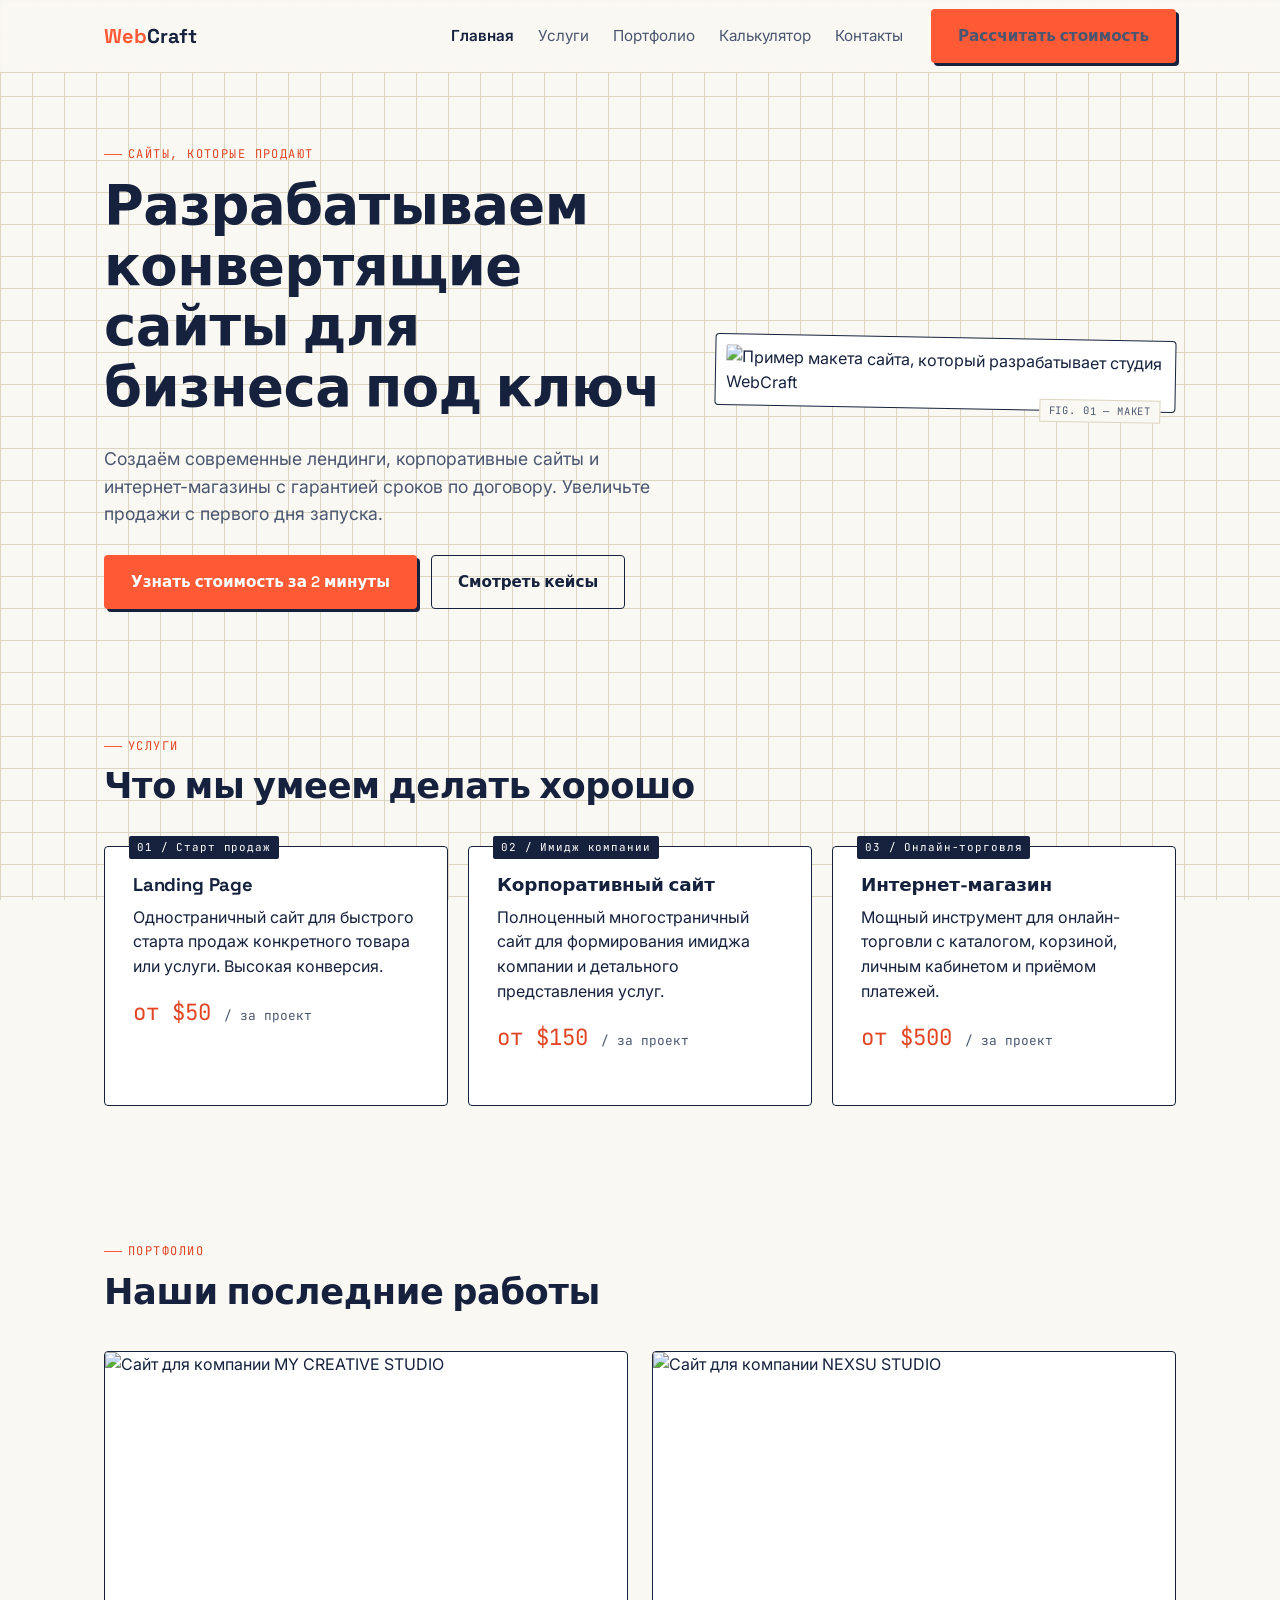
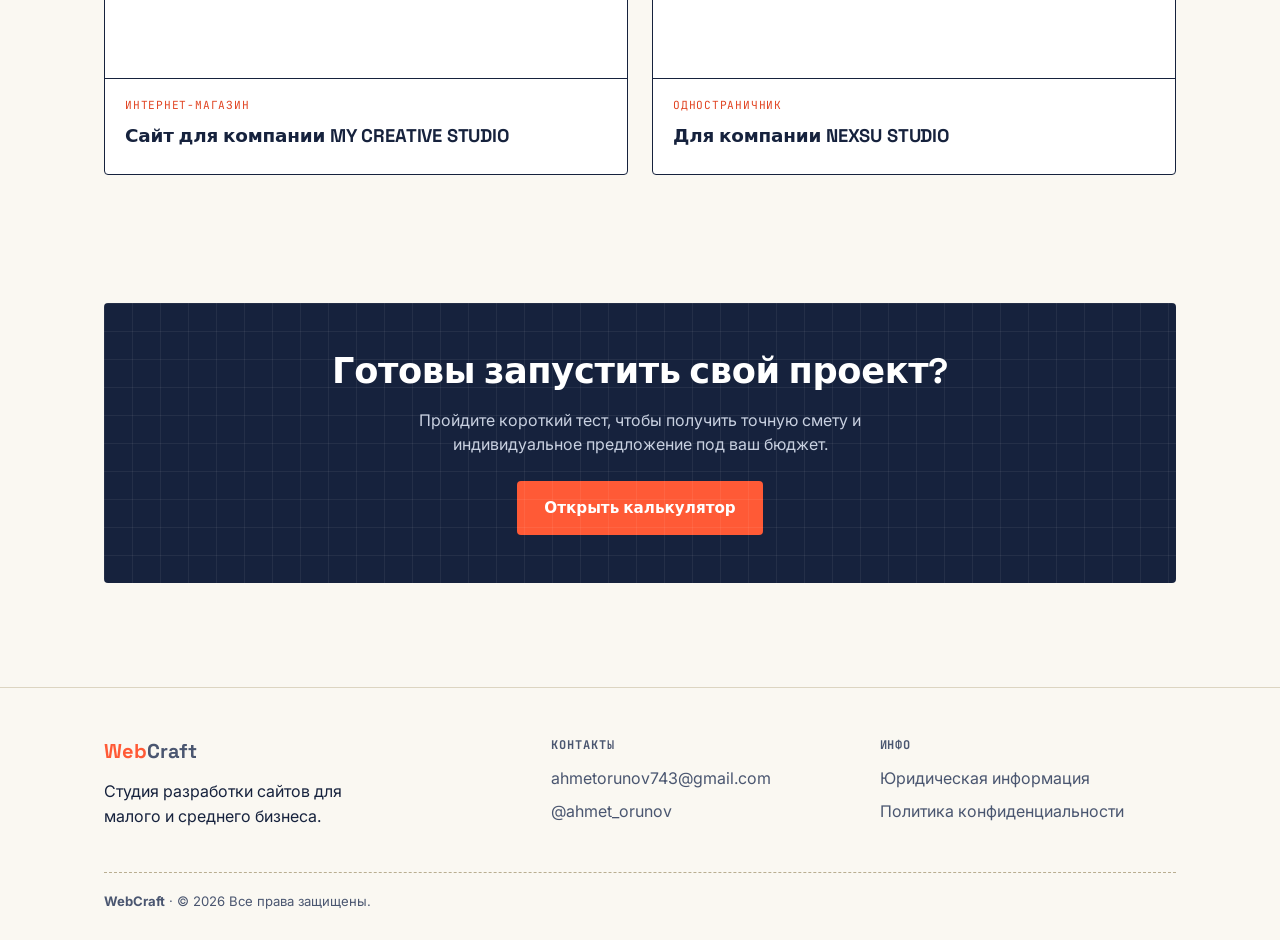
==== index.html @ b3240f7d "Add files via upload" ====
<!doctype html>
<html lang="ru">
<head>
  <meta charset="UTF-8">
  <meta name="viewport" content="width=device-width, initial-scale=1.0">
  <title>Разработка сайтов для бизнеса под ключ | WebCraft</title>
  <meta name="description" content="WebCraft — студия разработки сайтов: лендинги, корпоративные сайты и интернет-магазины под ключ. Рассчитайте стоимость онлайн за 2 минуты.">

  <meta property="og:type" content="website">
  <meta property="og:title" content="Разработка сайтов для бизнеса под ключ | WebCraft">
  <meta property="og:description" content="Лендинги, корпоративные сайты и интернет-магазины под ключ с гарантией сроков по договору.">
  <meta property="og:image" content="https://ahmetorunov743.github.io/WebCraft/images.jfif">
  <meta property="og:url" content="https://ahmetorunov743.github.io/WebCraft/">
  <meta name="twitter:card" content="summary_large_image">

  <link rel="icon" type="image/svg+xml" href="favicon.svg">
  <link rel="preconnect" href="https://fonts.googleapis.com">
  <link rel="preconnect" href="https://fonts.gstatic.com" crossorigin>
  <link href="https://fonts.googleapis.com/css2?family=Space+Grotesk:wght@500;700&family=Inter:wght@400;500;600&family=JetBrains+Mono:wght@400;600&display=swap" rel="stylesheet">
  <link rel="stylesheet" href="style.css">
</head>
<body>
  <a class="skip-link" href="#main">Перейти к содержимому</a>

  <header class="site-header">
    <div class="wrap">
      <a class="logo" href="index.html"><b>Web</b>Craft</a>
      <button class="nav-toggle" aria-label="Открыть меню" aria-expanded="false">
        <span></span>
      </button>
      <nav class="main-nav">
        <ul>
          <li><a href="index.html" aria-current="page">Главная</a></li>
          <li><a href="index.html#services">Услуги</a></li>
          <li><a href="index.html#portfolio">Портфолио</a></li>
          <li><a href="calculator.html">Калькулятор</a></li>
          <li><a href="contacts.html">Контакты</a></li>
        </ul>
        <a class="btn btn-primary" href="calculator.html">Рассчитать стоимость</a>
      </nav>
    </div>
  </header>

  <main id="main">
    <section class="hero">
      <div class="wrap hero-grid">
        <div>
          <p class="eyebrow">Сайты, которые продают</p>
          <h1>Разрабатываем конвертящие сайты для бизнеса под ключ</h1>
          <p class="lede">Создаём современные лендинги, корпоративные сайты и интернет-магазины с гарантией сроков по договору. Увеличьте продажи с первого дня запуска.</p>
          <div class="hero-actions">
            <a class="btn btn-primary" href="calculator.html">Узнать стоимость за 2 минуты</a>
            <a class="btn btn-ghost" href="#portfolio">Смотреть кейсы</a>
          </div>
        </div>
        <div class="hero-figure">
          <img src="images.jfif" alt="Пример макета сайта, который разрабатывает студия WebCraft">
        </div>
      </div>
    </section>

    <section class="section" id="services">
      <div class="wrap">
        <div class="section-head">
          <p class="eyebrow">Услуги</p>
          <h2>Что мы умеем делать хорошо</h2>
        </div>
        <div class="card-grid">
          <article class="service-card">
            <span class="service-tag">01 / Старт продаж</span>
            <h3>Landing Page</h3>
            <p>Одностраничный сайт для быстрого старта продаж конкретного товара или услуги. Высокая конверсия.</p>
            <p class="price">от $50 <span>/ за проект</span></p>
          </article>
          <article class="service-card">
            <span class="service-tag">02 / Имидж компании</span>
            <h3>Корпоративный сайт</h3>
            <p>Полноценный многостраничный сайт для формирования имиджа компании и детального представления услуг.</p>
            <p class="price">от $150 <span>/ за проект</span></p>
          </article>
          <article class="service-card">
            <span class="service-tag">03 / Онлайн-торговля</span>
            <h3>Интернет-магазин</h3>
            <p>Мощный инструмент для онлайн-торговли с каталогом, корзиной, личным кабинетом и приёмом платежей.</p>
            <p class="price">от $500 <span>/ за проект</span></p>
          </article>
        </div>
      </div>
    </section>

    <section class="section" id="portfolio">
      <div class="wrap">
        <div class="section-head">
          <p class="eyebrow">Портфолио</p>
          <h2>Наши последние работы</h2>
        </div>
        <div class="portfolio-grid">
          <article class="case-card">
            <figure><img src="keys1.png" alt="Сайт для компании MY CREATIVE STUDIO"></figure>
            <div class="case-body">
              <p class="case-type">Интернет-магазин</p>
              <h3>Сайт для компании MY CREATIVE STUDIO</h3>
            </div>
          </article>
          <article class="case-card">
            <figure><img src="keys2.png" alt="Сайт для компании NEXSU STUDIO"></figure>
            <div class="case-body">
              <p class="case-type">Одностраничник</p>
              <h3>Для компании NEXSU STUDIO</h3>
            </div>
          </article>
        </div>
      </div>
    </section>

    <section class="section">
      <div class="wrap">
        <div class="cta-band">
          <h2>Готовы запустить свой проект?</h2>
          <p>Пройдите короткий тест, чтобы получить точную смету и индивидуальное предложение под ваш бюджет.</p>
          <div class="hero-actions" style="justify-content:center; margin-top:24px;">
            <a class="btn btn-primary" href="calculator.html">Открыть калькулятор</a>
          </div>
        </div>
      </div>
    </section>
  </main>

  <footer class="site-footer">
    <div class="wrap">
      <div class="footer-grid">
        <div>
          <a class="logo" href="index.html"><b>Web</b>Craft</a>
          <p style="margin-top:12px; max-width:280px;">Студия разработки сайтов для малого и среднего бизнеса.</p>
        </div>
        <div>
          <h4>Контакты</h4>
          <ul>
            <li><a href="mailto:ahmetorunov743@gmail.com">ahmetorunov743@gmail.com</a></li>
            <li><a href="https://t.me/ahmet_orunov">@ahmet_orunov</a></li>
          </ul>
        </div>
        <div>
          <h4>Инфо</h4>
          <ul>
            <li><a href="legal.html">Юридическая информация</a></li>
            <li><a href="privacy.html">Политика конфиденциальности</a></li>
          </ul>
        </div>
      </div>
      <div class="footer-bottom">
        <span><b>WebCraft</b> · © <span data-year>2026</span> Все права защищены.</span>
      </div>
    </div>
  </footer>

  <script src="script.js"></script>
</body>
</html>
---- style.css ----
/* ==========================================================================
   WebCraft — design tokens
   Идея: студия "строит" сайты — поэтому визуальный язык — чертёж/blueprint.
   Бумага в тонкую сетку, синие линии чертежа, оранжевый штамп-акцент.
   ========================================================================== */

:root{
  --paper:        #FAF8F2;
  --paper-dim:     #F1EDE2;
  --ink:           #16223D;
  --ink-soft:      #4A5670;
  --blueprint:     #2C4870;
  --blueprint-dk:  #16223D;
  --grid-line:     #DCD5C2;
  --signal:        #FF5A36;
  --signal-dk:     #E14523;
  --line-dashed:   #B9AE92;

  --font-display: "Space Grotesk", "Schibsted Grotesk", system-ui, sans-serif;
  --font-body:    "Inter", system-ui, -apple-system, sans-serif;
  --font-mono:    "JetBrains Mono", "Fira Code", ui-monospace, monospace;

  --radius: 4px;
  --max-w: 1120px;
}

@media (prefers-reduced-motion: reduce){
  *{ animation-duration: .001ms !important; animation-iteration-count: 1 !important; transition-duration: .001ms !important; }
}

*{ box-sizing: border-box; }
html{ scroll-behavior: smooth; }
body{
  margin: 0;
  background: var(--paper);
  background-image:
    linear-gradient(var(--grid-line) 1px, transparent 1px),
    linear-gradient(90deg, var(--grid-line) 1px, transparent 1px);
  background-size: 32px 32px;
  background-attachment: fixed;
  color: var(--ink);
  font-family: var(--font-body);
  font-size: 16px;
  line-height: 1.55;
  -webkit-font-smoothing: antialiased;
}

img{ max-width: 100%; display: block; }
a{ color: inherit; }

.wrap{
  max-width: var(--max-w);
  margin: 0 auto;
  padding: 0 24px;
}

h1, h2, h3{
  font-family: var(--font-display);
  font-weight: 700;
  line-height: 1.12;
  letter-spacing: -0.01em;
  margin: 0 0 .5em;
  color: var(--blueprint-dk);
}
h1{ font-size: clamp(2.1rem, 5vw, 3.4rem); }
h2{ font-size: clamp(1.6rem, 3.4vw, 2.2rem); }
h3{ font-size: 1.15rem; }
p{ margin: 0 0 1em; }
.lede{ font-size: 1.1rem; color: var(--ink-soft); max-width: 640px; }

.eyebrow{
  display: inline-flex;
  align-items: center;
  gap: .5em;
  font-family: var(--font-mono);
  font-size: .75rem;
  letter-spacing: .12em;
  text-transform: uppercase;
  color: var(--signal-dk);
  margin-bottom: .9em;
}
.eyebrow::before{
  content: "";
  width: 18px; height: 1px;
  background: var(--signal);
  display: inline-block;
}

/* ---------- Header / Nav ---------- */
.site-header{
  position: sticky; top: 0; z-index: 50;
  background: rgba(250,248,242,.92);
  backdrop-filter: blur(6px);
  border-bottom: 1px solid var(--grid-line);
}
.site-header .wrap{
  display: flex; align-items: center; justify-content: space-between;
  height: 72px;
}
.logo{
  font-family: var(--font-display);
  font-weight: 700;
  font-size: 1.25rem;
  text-decoration: none;
  color: var(--blueprint-dk);
}
.logo b{ color: var(--signal); }

.nav-toggle{
  display: none;
  background: none; border: 1px solid var(--ink); border-radius: var(--radius);
  width: 40px; height: 40px; cursor: pointer;
  position: relative;
}
.nav-toggle span, .nav-toggle span::before, .nav-toggle span::after{
  content: ""; position: absolute; left: 9px; right: 9px; height: 2px; background: var(--ink);
}
.nav-toggle span{ top: 19px; }
.nav-toggle span::before{ top: -6px; }
.nav-toggle span::after{ top: 6px; }

.main-nav{
  display: flex; align-items: center; gap: 28px;
}
.main-nav ul{
  display: flex; gap: 24px; list-style: none; margin: 0; padding: 0;
  font-size: .95rem;
}
.main-nav a{
  text-decoration: none;
  color: var(--ink-soft);
}
.main-nav a:hover, .main-nav a.is-active{ color: var(--blueprint-dk); }
.main-nav a[aria-current="page"]{ color: var(--ink); font-weight: 600; }

/* ---------- Buttons ---------- */
.btn{
  display: inline-flex; align-items: center; justify-content: center; gap: .5em;
  font-family: var(--font-display);
  font-weight: 600;
  font-size: .95rem;
  padding: 14px 26px;
  border-radius: var(--radius);
  text-decoration: none;
  border: 1.5px solid transparent;
  cursor: pointer;
  transition: transform .15s ease, box-shadow .15s ease, background .15s ease;
}
.btn:focus-visible{ outline: 3px solid var(--blueprint); outline-offset: 2px; }
.btn-primary{
  background: var(--signal); color: #fff;
  box-shadow: 3px 3px 0 0 var(--blueprint-dk);
}
.btn-primary:hover{ transform: translate(-2px,-2px); box-shadow: 5px 5px 0 0 var(--blueprint-dk); }
.btn-ghost{
  background: transparent; border-color: var(--ink);
  color: var(--ink);
}
.btn-ghost:hover{ background: var(--ink); color: var(--paper); }
.btn-block{ width: 100%; }

/* ---------- Hero ---------- */
.hero{ padding: 64px 0 56px; }
.hero-grid{
  display: grid; grid-template-columns: 1.1fr .9fr; gap: 48px; align-items: center;
}
.hero-actions{ display: flex; flex-wrap: wrap; gap: 14px; margin-top: 28px; }
.hero-figure{
  position: relative;
  border: 1.5px solid var(--ink);
  border-radius: var(--radius);
  padding: 10px;
  background: #fff;
  transform: rotate(1deg);
}
.hero-figure img{ border-radius: 2px; }
.hero-figure::after{
  content: "FIG. 01 — MAKET";
  position: absolute; bottom: -12px; right: 14px;
  font-family: var(--font-mono); font-size: .65rem; letter-spacing: .08em;
  background: var(--paper); padding: 2px 8px; color: var(--ink-soft);
  border: 1px solid var(--grid-line);
}

/* ---------- Sections ---------- */
.section{ padding: 64px 0; }
.section-head{ max-width: 640px; margin-bottom: 40px; }

/* Service cards */
.card-grid{
  display: grid; grid-template-columns: repeat(3, 1fr); gap: 20px;
}
.service-card{
  background: #fff;
  border: 1.5px solid var(--ink);
  border-radius: var(--radius);
  padding: 28px;
  position: relative;
}
.service-card .price{
  font-family: var(--font-mono);
  font-size: 1.4rem;
  color: var(--signal-dk);
  margin-top: 14px;
}
.service-card .price span{ font-size: .8rem; color: var(--ink-soft); }
.service-tag{
  position: absolute; top: -11px; left: 24px;
  background: var(--blueprint-dk); color: #fff;
  font-family: var(--font-mono); font-size: .68rem; letter-spacing: .08em;
  padding: 3px 8px; border-radius: 2px;
}

/* Portfolio */
.portfolio-grid{
  display: grid; grid-template-columns: repeat(2, 1fr); gap: 24px;
}
.case-card{
  background: #fff; border: 1.5px solid var(--ink); border-radius: var(--radius);
  overflow: hidden;
}
.case-card figure{ margin: 0; border-bottom: 1.5px solid var(--ink); }
.case-card img{ width: 100%; aspect-ratio: 16/10; object-fit: cover; }
.case-card .case-body{ padding: 18px 20px; }
.case-type{
  font-family: var(--font-mono); font-size: .7rem; letter-spacing: .07em;
  text-transform: uppercase; color: var(--signal-dk);
}

/* CTA band */
.cta-band{
  background: var(--blueprint-dk);
  color: var(--paper);
  border-radius: var(--radius);
  padding: 48px;
  text-align: center;
  position: relative;
  overflow: hidden;
}
.cta-band h2{ color: #fff; }
.cta-band p{ color: #C8D0E0; max-width: 480px; margin-inline: auto; }
.cta-band::before{
  content: "";
  position: absolute; inset: 0;
  background-image: linear-gradient(rgba(255,255,255,.06) 1px, transparent 1px),
                     linear-gradient(90deg, rgba(255,255,255,.06) 1px, transparent 1px);
  background-size: 28px 28px;
  pointer-events: none;
}

/* ---------- Footer ---------- */
.site-footer{
  border-top: 1px solid var(--grid-line);
  padding: 48px 0 28px;
  margin-top: 40px;
}
.footer-grid{
  display: grid; grid-template-columns: 1.4fr 1fr 1fr; gap: 32px;
  padding-bottom: 28px;
}
.footer-grid h4{
  font-family: var(--font-mono); font-size: .75rem; letter-spacing: .08em;
  text-transform: uppercase; color: var(--ink-soft); margin: 0 0 12px;
}
.footer-grid ul{ list-style: none; margin: 0; padding: 0; }
.footer-grid li{ margin-bottom: 8px; }
.footer-grid a{ text-decoration: none; color: var(--ink-soft); }
.footer-grid a:hover{ color: var(--ink); }
.footer-bottom{
  border-top: 1px dashed var(--line-dashed);
  padding-top: 18px;
  display: flex; justify-content: space-between; flex-wrap: wrap; gap: 8px;
  font-size: .82rem; color: var(--ink-soft);
}

/* ---------- Calculator ---------- */
.calc-step{
  background: #fff; border: 1.5px solid var(--ink); border-radius: var(--radius);
  padding: 26px; margin-bottom: 20px;
}
.calc-step h3{ display: flex; align-items: baseline; gap: 10px; }
.calc-step h3 .num{
  font-family: var(--font-mono); color: var(--signal-dk); font-size: 1rem;
}
.option-grid{ display: grid; gap: 12px; margin-top: 14px; }
.option-card{
  display: flex; align-items: center; justify-content: space-between; gap: 12px;
  border: 1.5px solid var(--grid-line);
  border-radius: var(--radius);
  padding: 14px 16px;
  cursor: pointer;
  background: var(--paper-dim);
  transition: border-color .15s ease, background .15s ease;
}
.option-card:hover{ border-color: var(--blueprint); }
.option-card input{ accent-color: var(--signal); width: 18px; height: 18px; }
.option-card .opt-label{ font-weight: 600; }
.option-card .opt-price{ font-family: var(--font-mono); color: var(--ink-soft); }
.option-card:has(input:checked){
  border-color: var(--signal);
  background: #FFF1EC;
}
.option-card:has(input:checked) .opt-price{ color: var(--signal-dk); }

.calc-total-stamp{
  display: flex; align-items: center; justify-content: space-between; gap: 20px;
  background: var(--blueprint-dk); color: #fff;
  border-radius: var(--radius);
  padding: 26px 30px;
  margin: 28px 0;
}
.calc-total-stamp .label{
  font-family: var(--font-mono); font-size: .75rem; letter-spacing: .1em; text-transform: uppercase; color: #B9C4DC;
}
.calc-total-stamp .amount{
  font-family: var(--font-mono); font-size: 2.4rem; font-weight: 700;
  border: 2px dashed var(--signal);
  padding: 4px 18px;
  transform: rotate(-2deg);
  display: inline-block;
}
.calc-total-stamp .amount.pulse{ animation: pulse .35s ease; }
@keyframes pulse{ 0%{ transform: rotate(-2deg) scale(1); } 50%{ transform: rotate(-2deg) scale(1.06); } 100%{ transform: rotate(-2deg) scale(1); } }

/* ---------- Forms ---------- */
.field{ margin-bottom: 16px; }
.field label{
  display: block; font-size: .85rem; font-weight: 600; margin-bottom: 6px; color: var(--ink-soft);
}
.field input, .field textarea, .field select{
  width: 100%;
  font-family: var(--font-body);
  font-size: 1rem;
  padding: 12px 14px;
  border: 1.5px solid var(--ink);
  border-radius: var(--radius);
  background: #fff;
  color: var(--ink);
}
.field input:focus, .field textarea:focus{
  outline: 3px solid var(--blueprint); outline-offset: 1px;
}
.field-row{ display: grid; grid-template-columns: 1fr 1fr; gap: 16px; }
.form-note{ font-size: .82rem; color: var(--ink-soft); margin-top: 10px; }
.form-status{ margin-top: 14px; font-weight: 600; }
.form-status.ok{ color: #1A7A4C; }
.form-status.err{ color: var(--signal-dk); }

/* ---------- Contacts page ---------- */
.contact-grid{ display: grid; grid-template-columns: .9fr 1.1fr; gap: 40px; align-items: start; }
.contact-list{ list-style: none; margin: 0; padding: 0; }
.contact-list li{
  display: flex; gap: 14px; padding: 14px 0; border-bottom: 1px dashed var(--line-dashed);
}
.contact-list .ico{
  font-family: var(--font-mono); color: var(--signal-dk); width: 22px; flex-shrink: 0;
}
.map-frame{
  margin-top: 18px; border: 1.5px solid var(--ink); border-radius: var(--radius);
  overflow: hidden; background: #fff;
}
.map-frame iframe{ width: 100%; height: 260px; border: 0; display: block; }

/* ---------- Legal / prose pages ---------- */
.prose{ max-width: 720px; }
.prose h2{ margin-top: 2em; }
.prose ul{ padding-left: 1.2em; }
.prose hr{ border: none; border-top: 1px dashed var(--line-dashed); margin: 2em 0; }
.updated{
  font-family: var(--font-mono); font-size: .82rem; color: var(--ink-soft);
}

/* ---------- Skip link / a11y ---------- */
.skip-link{
  position: absolute; left: -999px; top: 0;
  background: var(--signal); color: #fff; padding: 10px 16px; z-index: 100;
}
.skip-link:focus{ left: 12px; top: 12px; }

/* ---------- Responsive ---------- */
@media (max-width: 860px){
  .hero-grid{ grid-template-columns: 1fr; }
  .card-grid{ grid-template-columns: 1fr; }
  .portfolio-grid{ grid-template-columns: 1fr; }
  .footer-grid{ grid-template-columns: 1fr; gap: 22px; }
  .contact-grid{ grid-template-columns: 1fr; }
  .field-row{ grid-template-columns: 1fr; }
}
@media (max-width: 720px){
  .nav-toggle{ display: block; }
  .main-nav{
    position: fixed; inset: 72px 0 auto 0;
    background: var(--paper);
    border-bottom: 1px solid var(--grid-line);
    flex-direction: column; align-items: stretch;
    padding: 16px 24px 24px;
    transform: translateY(-12px);
    opacity: 0; pointer-events: none;
    transition: opacity .18s ease, transform .18s ease;
  }
  .main-nav.is-open{ opacity: 1; transform: translateY(0); pointer-events: auto; }
  .main-nav ul{ flex-direction: column; gap: 4px; }
  .main-nav ul a{ display: block; padding: 10px 0; }
  .main-nav .btn{ margin-top: 10px; }
  .calc-total-stamp{ flex-direction: column; align-items: flex-start; gap: 12px; }
}
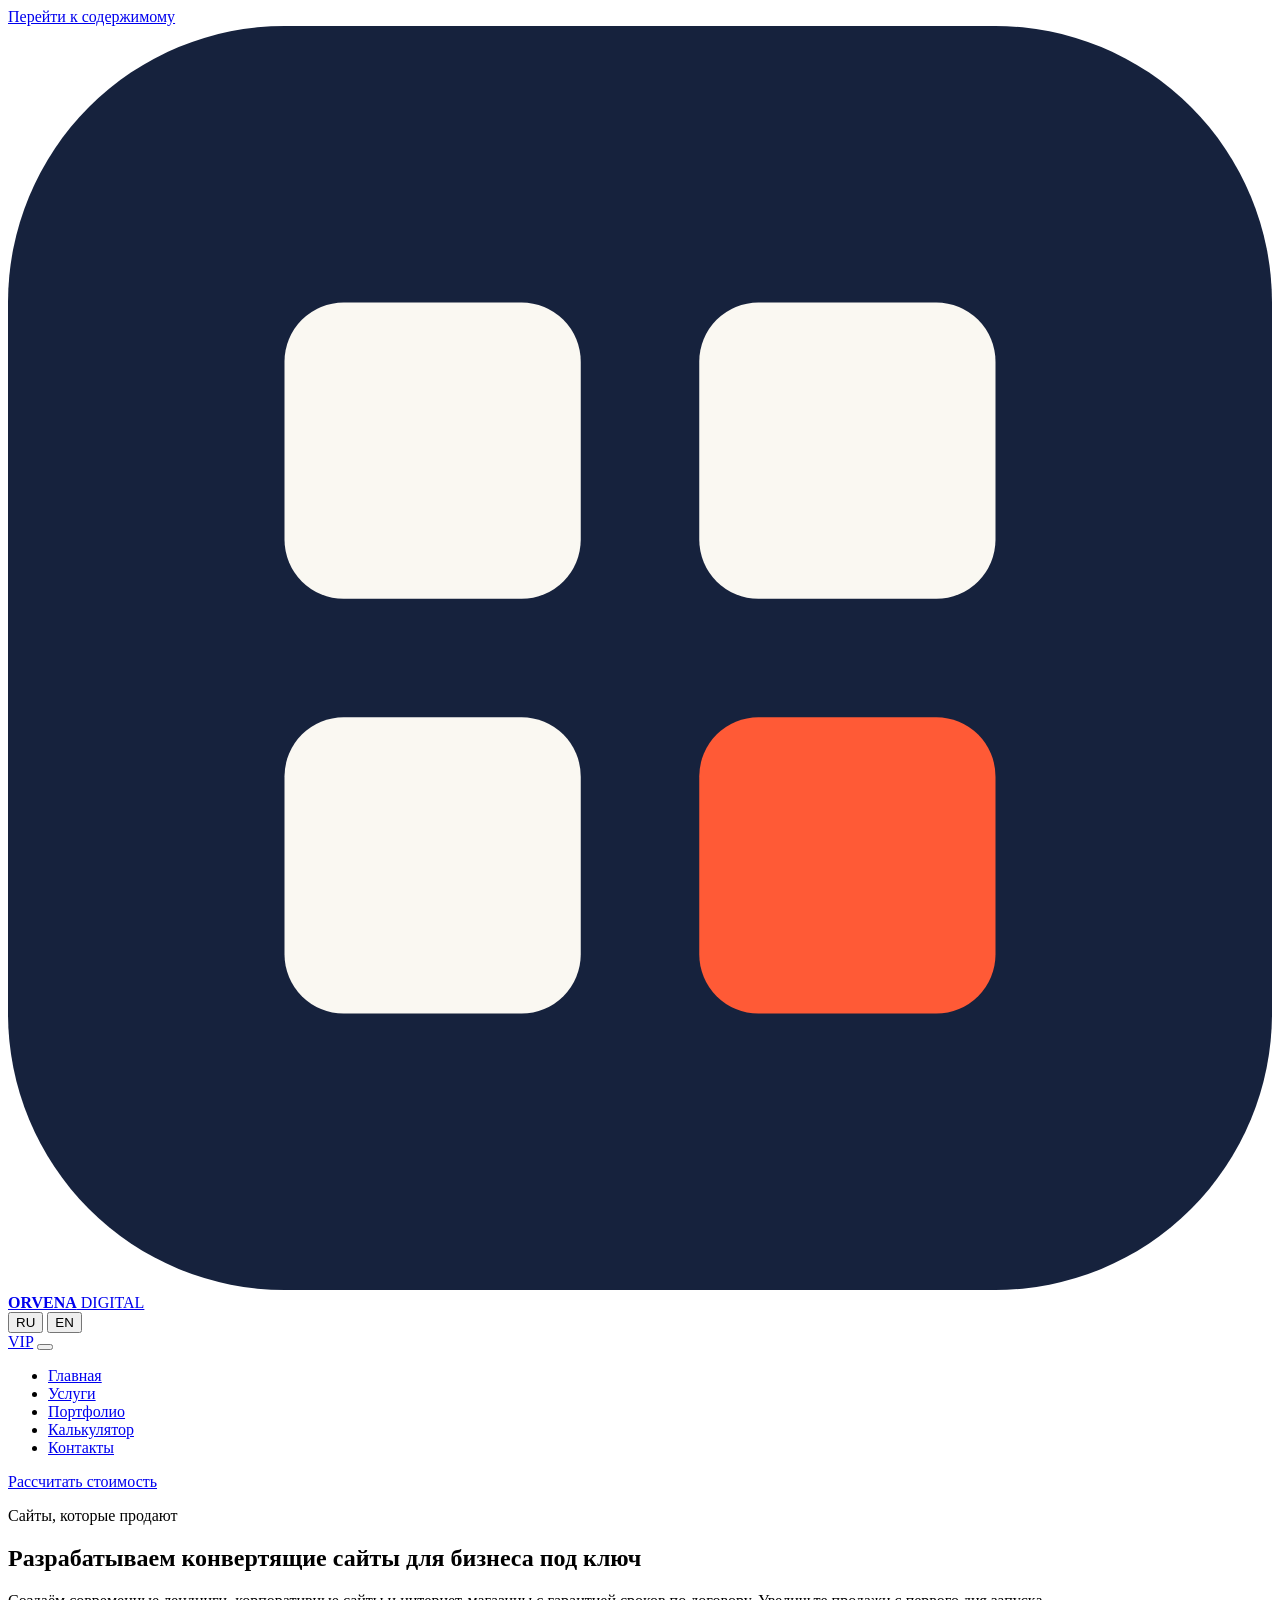
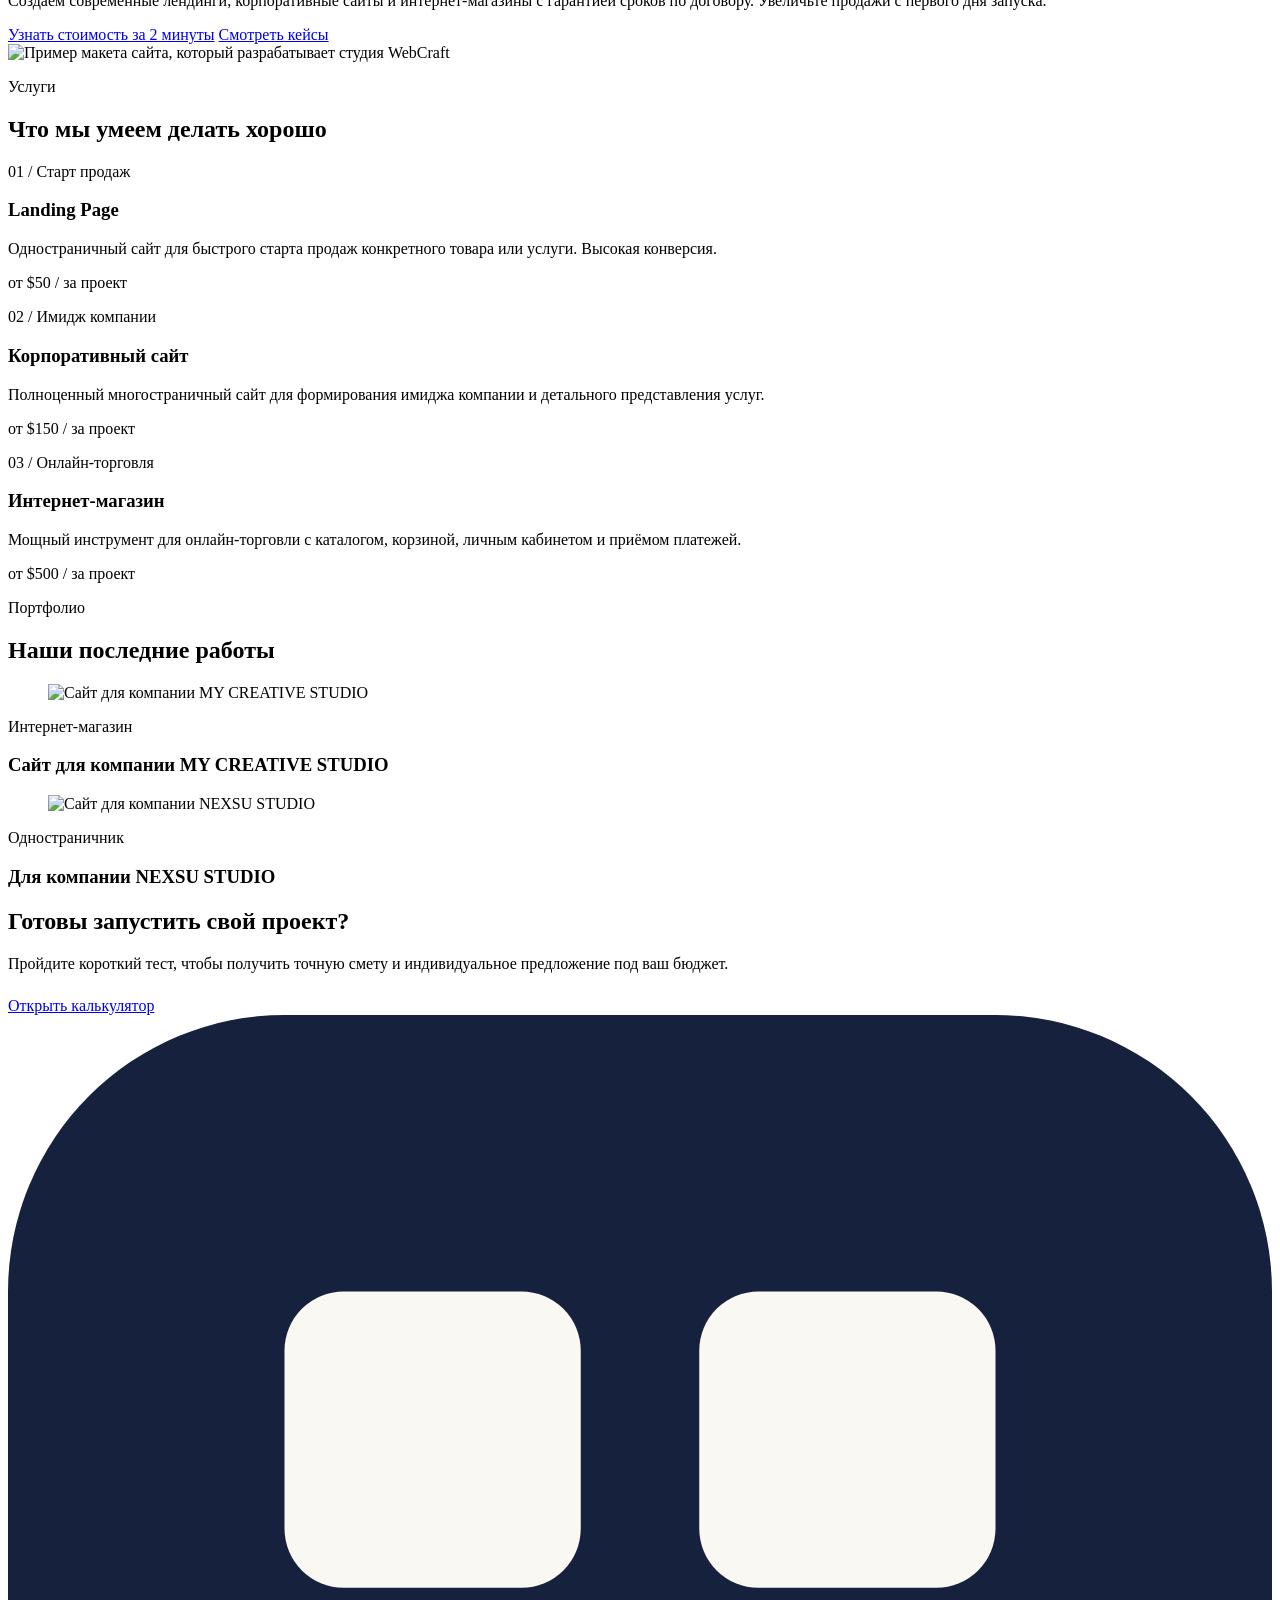
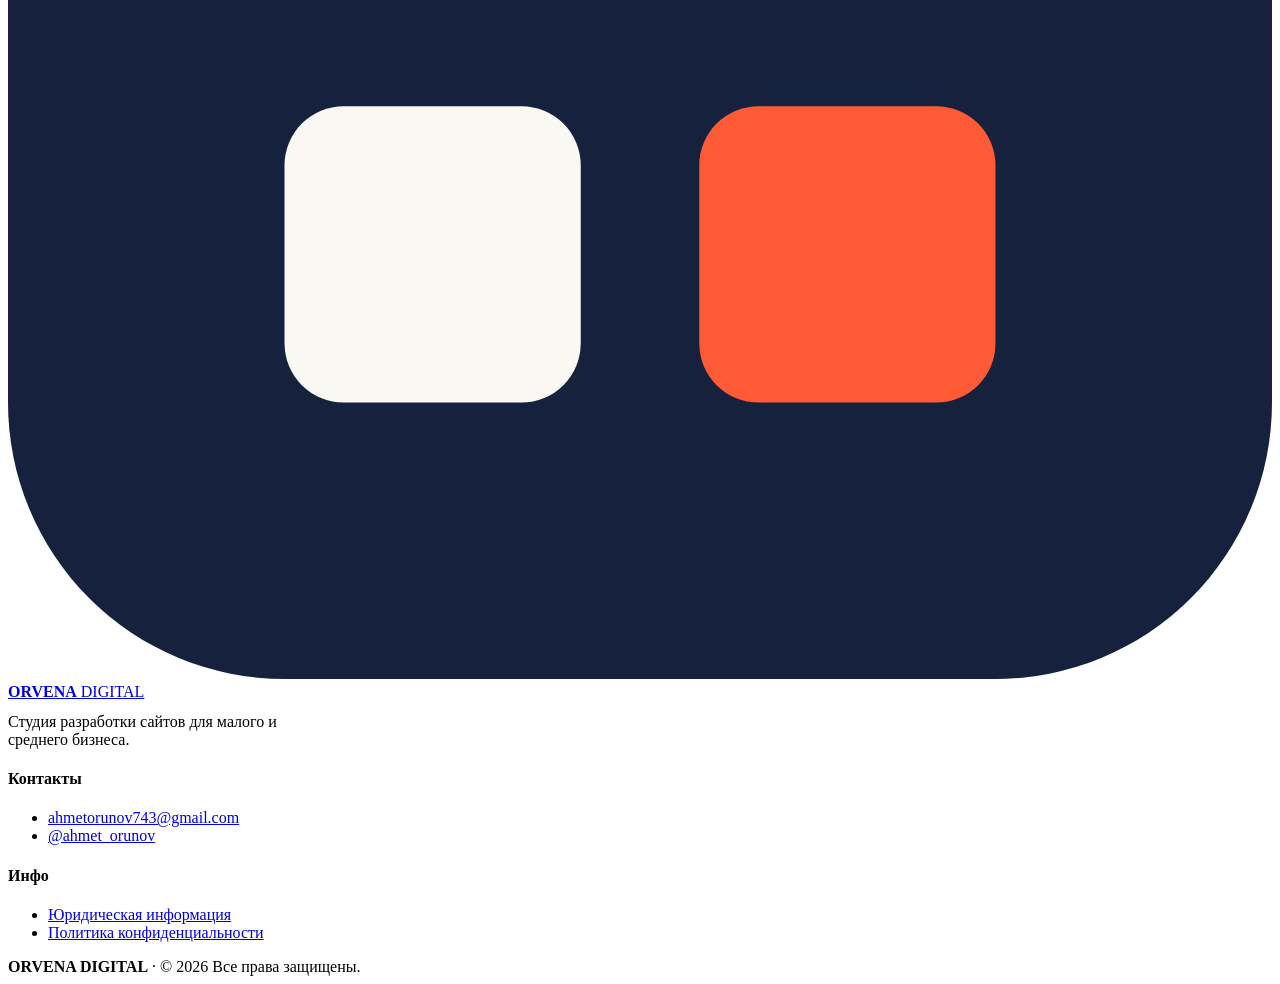
==== commit 3eea1086: "Nxn" ====
--- a/index.html
+++ b/index.html
@@ -3,11 +3,11 @@
 <head>
   <meta charset="UTF-8">
   <meta name="viewport" content="width=device-width, initial-scale=1.0">
-  <title>Разработка сайтов для бизнеса под ключ | WebCraft</title>
-  <meta name="description" content="WebCraft — студия разработки сайтов: лендинги, корпоративные сайты и интернет-магазины под ключ. Рассчитайте стоимость онлайн за 2 минуты.">
+  <title>Разработка сайтов для бизнеса под ключ | ORVENA DIGITAL</title>
+  <meta name="description" content="ORVENA DIGITAL — студия разработки сайтов: лендинги, корпоративные сайты и интернет-магазины под ключ. Рассчитайте стоимость онлайн за 2 минуты.">
 
   <meta property="og:type" content="website">
-  <meta property="og:title" content="Разработка сайтов для бизнеса под ключ | WebCraft">
+  <meta property="og:title" content="Разработка сайтов для бизнеса под ключ | ORVENA DIGITAL">
   <meta property="og:description" content="Лендинги, корпоративные сайты и интернет-магазины под ключ с гарантией сроков по договору.">
   <meta property="og:image" content="https://ahmetorunov743.github.io/WebCraft/images.jfif">
   <meta property="og:url" content="https://ahmetorunov743.github.io/WebCraft/">
@@ -19,25 +19,41 @@
   <link href="https://fonts.googleapis.com/css2?family=Space+Grotesk:wght@500;700&family=Inter:wght@400;500;600&family=JetBrains+Mono:wght@400;600&display=swap" rel="stylesheet">
   <link rel="stylesheet" href="style.css">
 </head>
-<body>
-  <a class="skip-link" href="#main">Перейти к содержимому</a>
+<body class="home-page">
+  <a class="skip-link" href="#main" data-i18n="skip_link">Перейти к содержимому</a>
 
   <header class="site-header">
     <div class="wrap">
-      <a class="logo" href="index.html"><b>Web</b>Craft</a>
+      <a class="logo" href="index.html">
+        <svg class="logo-mark" viewBox="0 0 64 64" aria-hidden="true" focusable="false">
+          <rect width="64" height="64" rx="14" fill="#16223D"/>
+          <rect x="14" y="14" width="15" height="15" rx="3" fill="#FAF8F2"/>
+          <rect x="35" y="14" width="15" height="15" rx="3" fill="#FAF8F2"/>
+          <rect x="14" y="35" width="15" height="15" rx="3" fill="#FAF8F2"/>
+          <rect x="35" y="35" width="15" height="15" rx="3" fill="#FF5A36"/>
+        </svg>
+        <span class="logo-text"><b>ORVENA</b> DIGITAL</span>
+      </a>
+      <div class="header-right">
+        <div class="lang-toggle" data-lang-toggle role="group" aria-label="Язык / Language">
+          <button type="button" class="lang-btn" data-lang="ru" aria-pressed="true">RU</button>
+          <button type="button" class="lang-btn" data-lang="en" aria-pressed="false">EN</button>
+        </div>
+        <a class="btn btn-vip" href="vip.html" data-i18n="nav_vip">VIP</a>
       <button class="nav-toggle" aria-label="Открыть меню" aria-expanded="false">
         <span></span>
       </button>
       <nav class="main-nav">
         <ul>
-          <li><a href="index.html" aria-current="page">Главная</a></li>
-          <li><a href="index.html#services">Услуги</a></li>
-          <li><a href="index.html#portfolio">Портфолио</a></li>
-          <li><a href="calculator.html">Калькулятор</a></li>
-          <li><a href="contacts.html">Контакты</a></li>
+          <li><a href="index.html" aria-current="page" data-i18n="nav_home">Главная</a></li>
+          <li><a href="index.html#services" data-i18n="nav_services">Услуги</a></li>
+          <li><a href="index.html#portfolio" data-i18n="nav_portfolio">Портфолио</a></li>
+          <li><a href="calculator.html" data-i18n="nav_calculator">Калькулятор</a></li>
+          <li><a href="contacts.html" data-i18n="nav_contacts">Контакты</a></li>
         </ul>
-        <a class="btn btn-primary" href="calculator.html">Рассчитать стоимость</a>
+        <a class="btn btn-primary" href="calculator.html" data-i18n="nav_cta">Рассчитать стоимость</a>
       </nav>
+      </div>
     </div>
   </header>
 
@@ -45,16 +61,16 @@
     <section class="hero">
       <div class="wrap hero-grid">
         <div>
-          <p class="eyebrow">Сайты, которые продают</p>
-          <h1>Разрабатываем конвертящие сайты для бизнеса под ключ</h1>
-          <p class="lede">Создаём современные лендинги, корпоративные сайты и интернет-магазины с гарантией сроков по договору. Увеличьте продажи с первого дня запуска.</p>
+          <p class="eyebrow" data-i18n="hero_eyebrow">Сайты, которые продают</p>
+          <h1 data-i18n="hero_h1">Разрабатываем конвертящие сайты для бизнеса под ключ</h1>
+          <p class="lede" data-i18n="hero_lede">Создаём современные лендинги, корпоративные сайты и интернет-магазины с гарантией сроков по договору. Увеличьте продажи с первого дня запуска.</p>
           <div class="hero-actions">
-            <a class="btn btn-primary" href="calculator.html">Узнать стоимость за 2 минуты</a>
-            <a class="btn btn-ghost" href="#portfolio">Смотреть кейсы</a>
+            <a class="btn btn-primary" href="calculator.html" data-i18n="hero_btn_calc">Узнать стоимость за 2 минуты</a>
+            <a class="btn btn-ghost" href="#portfolio" data-i18n="hero_btn_cases">Смотреть кейсы</a>
           </div>
         </div>
         <div class="hero-figure">
-          <img src="images.jfif" alt="Пример макета сайта, который разрабатывает студия WebCraft">
+          <img src="Images.jpg" alt="Пример макета сайта, который разрабатывает студия WebCraft" data-i18n-alt="hero_img_alt">
         </div>
       </div>
     </section>
@@ -62,27 +78,27 @@
     <section class="section" id="services">
       <div class="wrap">
         <div class="section-head">
-          <p class="eyebrow">Услуги</p>
-          <h2>Что мы умеем делать хорошо</h2>
+          <p class="eyebrow" data-i18n="services_eyebrow">Услуги</p>
+          <h2 data-i18n="services_h2">Что мы умеем делать хорошо</h2>
         </div>
         <div class="card-grid">
           <article class="service-card">
-            <span class="service-tag">01 / Старт продаж</span>
-            <h3>Landing Page</h3>
-            <p>Одностраничный сайт для быстрого старта продаж конкретного товара или услуги. Высокая конверсия.</p>
-            <p class="price">от $50 <span>/ за проект</span></p>
+            <span class="service-tag" data-i18n="service1_tag">01 / Старт продаж</span>
+            <h3 data-i18n="service1_h3">Landing Page</h3>
+            <p data-i18n="service1_p">Одностраничный сайт для быстрого старта продаж конкретного товара или услуги. Высокая конверсия.</p>
+            <p class="price"><span data-i18n="service1_price">от $50</span> <span data-i18n="service1_unit">/ за проект</span></p>
           </article>
           <article class="service-card">
-            <span class="service-tag">02 / Имидж компании</span>
-            <h3>Корпоративный сайт</h3>
-            <p>Полноценный многостраничный сайт для формирования имиджа компании и детального представления услуг.</p>
-            <p class="price">от $150 <span>/ за проект</span></p>
+            <span class="service-tag" data-i18n="service2_tag">02 / Имидж компании</span>
+            <h3 data-i18n="service2_h3">Корпоративный сайт</h3>
+            <p data-i18n="service2_p">Полноценный многостраничный сайт для формирования имиджа компании и детального представления услуг.</p>
+            <p class="price"><span data-i18n="service2_price">от $150</span> <span data-i18n="service2_unit">/ за проект</span></p>
           </article>
           <article class="service-card">
-            <span class="service-tag">03 / Онлайн-торговля</span>
-            <h3>Интернет-магазин</h3>
-            <p>Мощный инструмент для онлайн-торговли с каталогом, корзиной, личным кабинетом и приёмом платежей.</p>
-            <p class="price">от $500 <span>/ за проект</span></p>
+            <span class="service-tag" data-i18n="service3_tag">03 / Онлайн-торговля</span>
+            <h3 data-i18n="service3_h3">Интернет-магазин</h3>
+            <p data-i18n="service3_p">Мощный инструмент для онлайн-торговли с каталогом, корзиной, личным кабинетом и приёмом платежей.</p>
+            <p class="price"><span data-i18n="service3_price">от $500</span> <span data-i18n="service3_unit">/ за проект</span></p>
           </article>
         </div>
       </div>
@@ -91,22 +107,22 @@
     <section class="section" id="portfolio">
       <div class="wrap">
         <div class="section-head">
-          <p class="eyebrow">Портфолио</p>
-          <h2>Наши последние работы</h2>
+          <p class="eyebrow" data-i18n="portfolio_eyebrow">Портфолио</p>
+          <h2 data-i18n="portfolio_h2">Наши последние работы</h2>
         </div>
         <div class="portfolio-grid">
           <article class="case-card">
-            <figure><img src="keys1.png" alt="Сайт для компании MY CREATIVE STUDIO"></figure>
+            <figure><img src="keys1.png" alt="Сайт для компании MY CREATIVE STUDIO" data-i18n-alt="case1_alt"></figure>
             <div class="case-body">
-              <p class="case-type">Интернет-магазин</p>
-              <h3>Сайт для компании MY CREATIVE STUDIO</h3>
+              <p class="case-type" data-i18n="case1_type">Интернет-магазин</p>
+              <h3 data-i18n="case1_title">Сайт для компании MY CREATIVE STUDIO</h3>
             </div>
           </article>
           <article class="case-card">
-            <figure><img src="keys2.png" alt="Сайт для компании NEXSU STUDIO"></figure>
+            <figure><img src="keys2.png" alt="Сайт для компании NEXSU STUDIO" data-i18n-alt="case2_alt"></figure>
             <div class="case-body">
-              <p class="case-type">Одностраничник</p>
-              <h3>Для компании NEXSU STUDIO</h3>
+              <p class="case-type" data-i18n="case2_type">Одностраничник</p>
+              <h3 data-i18n="case2_title">Для компании NEXSU STUDIO</h3>
             </div>
           </article>
         </div>
@@ -116,10 +132,10 @@
     <section class="section">
       <div class="wrap">
         <div class="cta-band">
-          <h2>Готовы запустить свой проект?</h2>
-          <p>Пройдите короткий тест, чтобы получить точную смету и индивидуальное предложение под ваш бюджет.</p>
+          <h2 data-i18n="cta_h2">Готовы запустить свой проект?</h2>
+          <p data-i18n="cta_p">Пройдите короткий тест, чтобы получить точную смету и индивидуальное предложение под ваш бюджет.</p>
           <div class="hero-actions" style="justify-content:center; margin-top:24px;">
-            <a class="btn btn-primary" href="calculator.html">Открыть калькулятор</a>
+            <a class="btn btn-primary" href="calculator.html" data-i18n="cta_btn">Открыть калькулятор</a>
           </div>
         </div>
       </div>
@@ -130,26 +146,35 @@
     <div class="wrap">
       <div class="footer-grid">
         <div>
-          <a class="logo" href="index.html"><b>Web</b>Craft</a>
-          <p style="margin-top:12px; max-width:280px;">Студия разработки сайтов для малого и среднего бизнеса.</p>
+          <a class="logo" href="index.html">
+            <svg class="logo-mark" viewBox="0 0 64 64" aria-hidden="true" focusable="false">
+              <rect width="64" height="64" rx="14" fill="#16223D"/>
+              <rect x="14" y="14" width="15" height="15" rx="3" fill="#FAF8F2"/>
+              <rect x="35" y="14" width="15" height="15" rx="3" fill="#FAF8F2"/>
+              <rect x="14" y="35" width="15" height="15" rx="3" fill="#FAF8F2"/>
+              <rect x="35" y="35" width="15" height="15" rx="3" fill="#FF5A36"/>
+            </svg>
+            <span class="logo-text"><b>ORVENA</b> DIGITAL</span>
+          </a>
+          <p style="margin-top:12px; max-width:280px;" data-i18n="footer_tagline">Студия разработки сайтов для малого и среднего бизнеса.</p>
         </div>
         <div>
-          <h4>Контакты</h4>
+          <h4 data-i18n="footer_contacts_h">Контакты</h4>
           <ul>
             <li><a href="mailto:ahmetorunov743@gmail.com">ahmetorunov743@gmail.com</a></li>
             <li><a href="https://t.me/ahmet_orunov">@ahmet_orunov</a></li>
           </ul>
         </div>
         <div>
-          <h4>Инфо</h4>
+          <h4 data-i18n="footer_info_h">Инфо</h4>
           <ul>
-            <li><a href="legal.html">Юридическая информация</a></li>
-            <li><a href="privacy.html">Политика конфиденциальности</a></li>
+            <li><a href="legal.html" data-i18n="footer_legal">Юридическая информация</a></li>
+            <li><a href="privacy.html" data-i18n="footer_privacy">Политика конфиденциальности</a></li>
           </ul>
         </div>
       </div>
       <div class="footer-bottom">
-        <span><b>WebCraft</b> · © <span data-year>2026</span> Все права защищены.</span>
+        <span><b>ORVENA DIGITAL</b> · © <span data-year>2026</span> <span data-i18n="footer_rights">Все права защищены.</span></span>
       </div>
     </div>
   </footer>
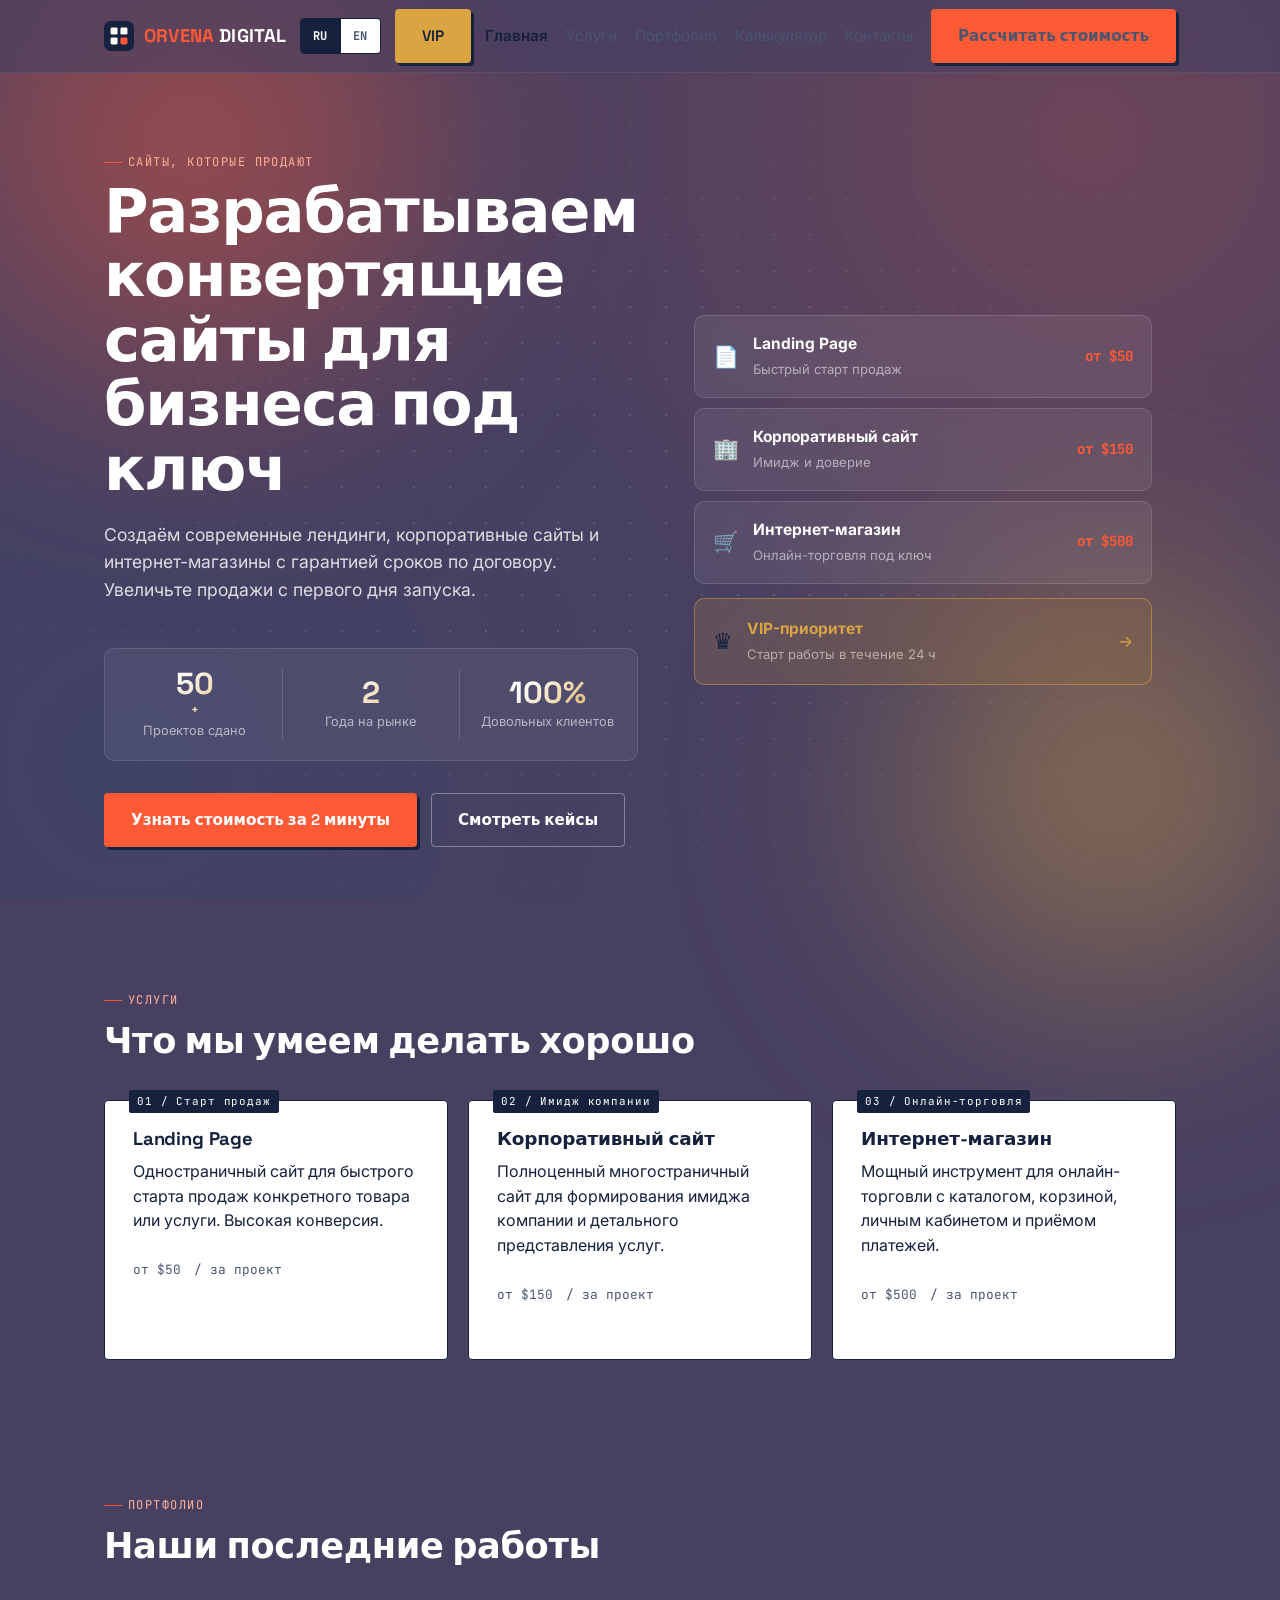
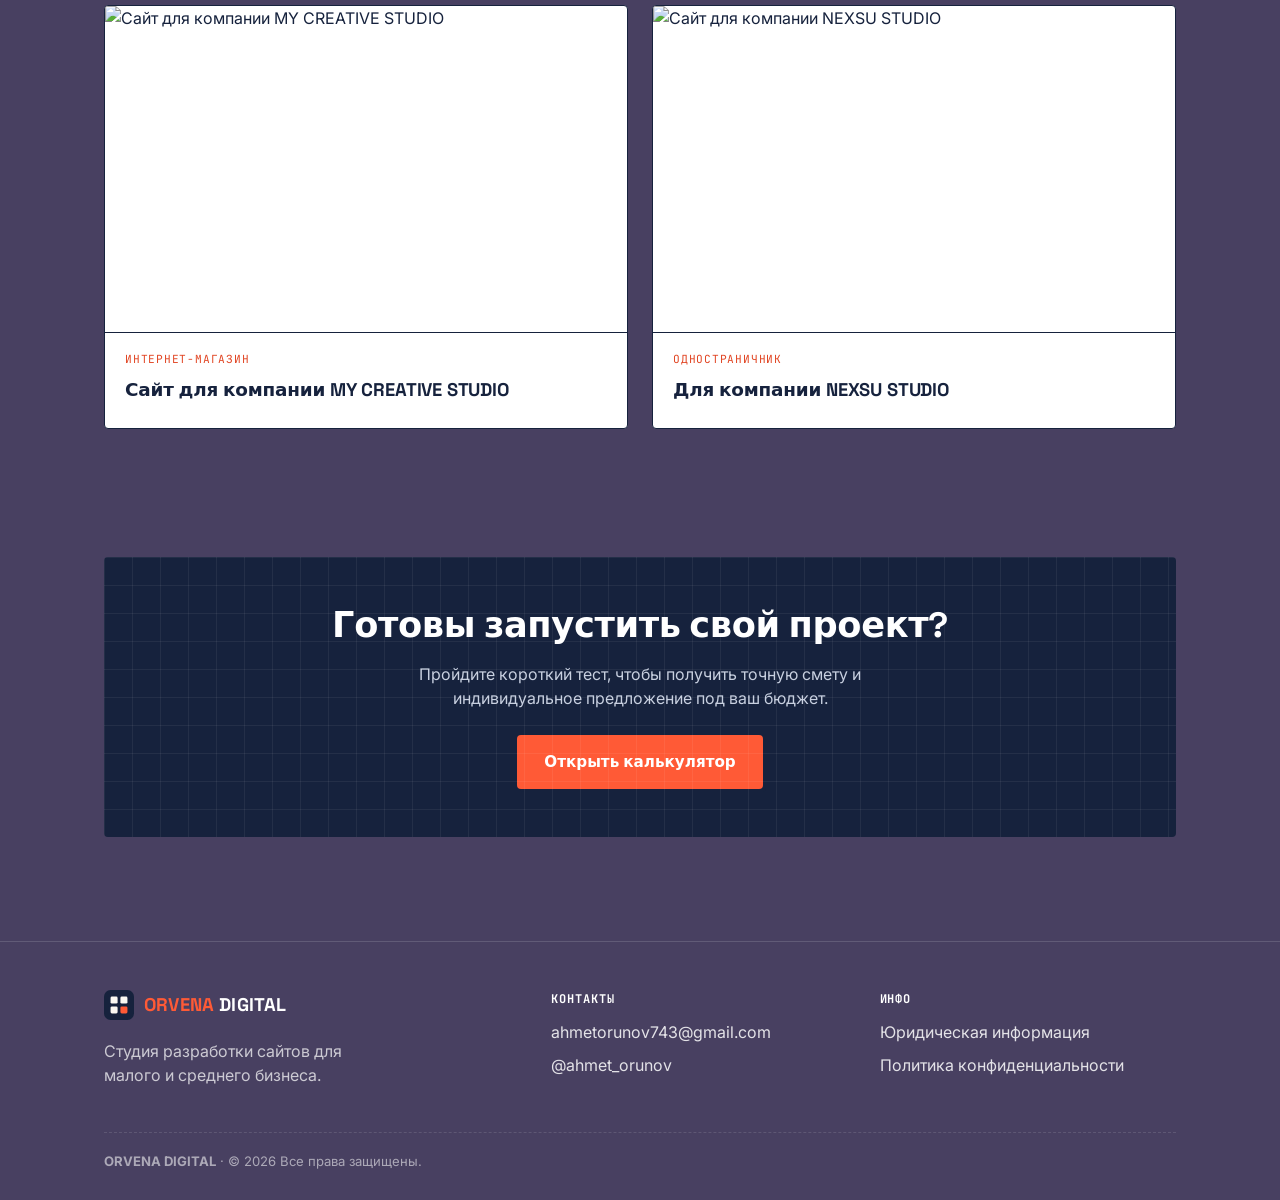
==== commit efa40569: "Add files via upload" ====
--- a/index.html
+++ b/index.html
@@ -59,18 +59,64 @@
 
   <main id="main">
     <section class="hero">
-      <div class="wrap hero-grid">
-        <div>
-          <p class="eyebrow" data-i18n="hero_eyebrow">Сайты, которые продают</p>
-          <h1 data-i18n="hero_h1">Разрабатываем конвертящие сайты для бизнеса под ключ</h1>
-          <p class="lede" data-i18n="hero_lede">Создаём современные лендинги, корпоративные сайты и интернет-магазины с гарантией сроков по договору. Увеличьте продажи с первого дня запуска.</p>
-          <div class="hero-actions">
-            <a class="btn btn-primary" href="calculator.html" data-i18n="hero_btn_calc">Узнать стоимость за 2 минуты</a>
-            <a class="btn btn-ghost" href="#portfolio" data-i18n="hero_btn_cases">Смотреть кейсы</a>
+      <div class="hero-bg-grid" aria-hidden="true"></div>
+      <div class="wrap">
+        <div class="hero-grid">
+          <!-- Левая колонка: текст + статистика + кнопки -->
+          <div class="hero-content">
+            <p class="eyebrow hero-eyebrow" data-i18n="hero_eyebrow">Разработка сайтов под ключ</p>
+            <h1 data-i18n="hero_h1">Сайты, которые <span class="hero-accent">работают</span><br>на ваш бизнес</h1>
+            <p class="lede" data-i18n="hero_lede">Лендинги, корпоративные сайты и интернет-магазины с гарантией сроков по договору. Увеличьте продажи с первого дня запуска.</p>
+
+            <div class="hero-stats" aria-label="Ключевые цифры">
+              <div class="hero-stat"><b>50<span class="hero-stat-plus">+</span></b><span data-i18n="hero_stat1">Проектов сдано</span></div>
+              <div class="hero-stat-div" aria-hidden="true"></div>
+              <div class="hero-stat"><b>2</b><span data-i18n="hero_stat2">Года на рынке</span></div>
+              <div class="hero-stat-div" aria-hidden="true"></div>
+              <div class="hero-stat"><b>100%</b><span data-i18n="hero_stat3">Довольных клиентов</span></div>
+            </div>
+
+            <div class="hero-actions">
+              <a class="btn btn-primary" href="calculator.html" data-i18n="hero_btn_calc">Узнать стоимость за 2 минуты</a>
+              <a class="btn btn-ghost-light" href="#portfolio" data-i18n="hero_btn_cases">Смотреть кейсы</a>
+            </div>
           </div>
-        </div>
-        <div class="hero-figure">
-          <img src="Images.jpg" alt="Пример макета сайта, который разрабатывает студия WebCraft" data-i18n-alt="hero_img_alt">
+
+          <!-- Правая колонка: карточки-услуги + VIP-призыв -->
+          <div class="hero-cards" aria-label="Услуги студии">
+            <div class="hero-service-card">
+              <div class="hsc-icon">📄</div>
+              <div class="hsc-body">
+                <b data-i18n="hsc1_name">Landing Page</b>
+                <span data-i18n="hsc1_desc">Быстрый старт продаж</span>
+              </div>
+              <span class="hsc-price" data-i18n="hsc1_price">от $50</span>
+            </div>
+            <div class="hero-service-card">
+              <div class="hsc-icon">🏢</div>
+              <div class="hsc-body">
+                <b data-i18n="hsc2_name">Корпоративный сайт</b>
+                <span data-i18n="hsc2_desc">Имидж и доверие</span>
+              </div>
+              <span class="hsc-price" data-i18n="hsc2_price">от $150</span>
+            </div>
+            <div class="hero-service-card">
+              <div class="hsc-icon">🛒</div>
+              <div class="hsc-body">
+                <b data-i18n="hsc3_name">Интернет-магазин</b>
+                <span data-i18n="hsc3_desc">Онлайн-торговля под ключ</span>
+              </div>
+              <span class="hsc-price" data-i18n="hsc3_price">от $500</span>
+            </div>
+            <a class="hero-vip-card" href="vip.html">
+              <span class="hvc-crown" aria-hidden="true">♛</span>
+              <div class="hvc-body">
+                <b data-i18n="hvc_title">VIP-приоритет</b>
+                <span data-i18n="hvc_desc">Старт работы в течение 24 ч</span>
+              </div>
+              <span class="hvc-arrow" aria-hidden="true">→</span>
+            </a>
+          </div>
         </div>
       </div>
     </section>
--- a/style.css
+++ b/style.css
@@ -0,0 +1,949 @@
+/* ==========================================================================
+   ORVENA DIGITAL — design tokens
+   Основной сайт: тёмно-фиолетовый фон с плавающим градиентом, контент —
+   на светлых "плавающих" панелях. VIP — отдельная, более насыщенная
+   стилистика (см. блок VIP в конце файла).
+   ========================================================================== */
+
+:root{
+  --paper:        #FAF8F2;
+  --paper-dim:     #F1EDE2;
+  --ink:           #16223D;
+  --ink-soft:      #4A5670;
+  --blueprint:     #2C4870;
+  --blueprint-dk:  #16223D;
+  --grid-line:     #DCD5C2;
+  --signal:        #FF5A36;
+  --signal-dk:     #E14523;
+  --line-dashed:   #B9AE92;
+  --vip-gold:      #D9A441;
+  --vip-gold-dk:   #B9842A;
+  --ink-2:         #1E2F52;
+
+  --bg-page:       #484061;
+  --bg-page-dim:   #3B3553;
+
+  --font-display: "Space Grotesk", "Schibsted Grotesk", system-ui, sans-serif;
+  --font-body:    "Inter", system-ui, -apple-system, sans-serif;
+  --font-mono:    "JetBrains Mono", "Fira Code", ui-monospace, monospace;
+
+  --radius: 4px;
+  --max-w: 1120px;
+}
+
+@media (prefers-reduced-motion: reduce){
+  *{ animation-duration: .001ms !important; animation-iteration-count: 1 !important; transition-duration: .001ms !important; }
+}
+
+*{ box-sizing: border-box; }
+html{ scroll-behavior: smooth; }
+body{
+  margin: 0;
+  position: relative;
+  isolation: isolate;
+  background-color: var(--bg-page);
+  background-image:
+    radial-gradient(circle at 85% 15%, rgba(255,90,54,.20), transparent 45%),
+    radial-gradient(circle at 10% 85%, rgba(44,72,112,.30), transparent 45%);
+  background-attachment: fixed;
+  color: var(--ink);
+  font-family: var(--font-body);
+  font-size: 16px;
+  line-height: 1.55;
+  -webkit-font-smoothing: antialiased;
+  overflow-x: hidden;
+}
+body::before, body::after{
+  content: ""; position: fixed; z-index: -1; pointer-events: none;
+  border-radius: 50%; filter: blur(95px); opacity: .55;
+}
+body::before{
+  width: 58vw; height: 58vw; top: -18vw; left: -14vw;
+  background: radial-gradient(circle, var(--signal) 0%, transparent 70%);
+  animation: float-blob-a 28s ease-in-out infinite;
+}
+body::after{
+  width: 50vw; height: 50vw; bottom: -16vw; right: -12vw;
+  background: radial-gradient(circle, var(--vip-gold) 0%, transparent 70%);
+  animation: float-blob-b 34s ease-in-out infinite;
+}
+@keyframes float-blob-a{
+  0%, 100%{ transform: translate(0,0) scale(1); }
+  50%{ transform: translate(7vw, 9vw) scale(1.18); }
+}
+@keyframes float-blob-b{
+  0%, 100%{ transform: translate(0,0) scale(1); }
+  50%{ transform: translate(-6vw, -7vw) scale(1.12); }
+}
+
+img{ max-width: 100%; display: block; }
+a{ color: inherit; }
+
+.wrap{
+  max-width: var(--max-w);
+  margin: 0 auto;
+  padding: 0 24px;
+}
+
+h1, h2, h3{
+  font-family: var(--font-display);
+  font-weight: 700;
+  line-height: 1.12;
+  letter-spacing: -0.01em;
+  margin: 0 0 .5em;
+  color: var(--blueprint-dk);
+}
+h1{ font-size: clamp(2.1rem, 5vw, 3.4rem); }
+h2{ font-size: clamp(1.6rem, 3.4vw, 2.2rem); }
+h3{ font-size: 1.15rem; }
+p{ margin: 0 0 1em; }
+.lede{ font-size: 1.1rem; color: var(--ink-soft); max-width: 640px; }
+
+.eyebrow{
+  display: inline-flex;
+  align-items: center;
+  gap: .5em;
+  font-family: var(--font-mono);
+  font-size: .75rem;
+  letter-spacing: .12em;
+  text-transform: uppercase;
+  color: var(--signal-dk);
+  margin-bottom: .9em;
+}
+.eyebrow::before{
+  content: "";
+  width: 18px; height: 1px;
+  background: var(--signal);
+  display: inline-block;
+}
+
+/* ---------- Header / Nav ---------- */
+.site-header{
+  position: sticky; top: 0; z-index: 50;
+  background: rgba(250,248,242,.92);
+  backdrop-filter: blur(6px);
+  border-bottom: 1px solid var(--grid-line);
+}
+.site-header .wrap{
+  display: flex; align-items: center; justify-content: space-between;
+  height: 72px;
+}
+.logo{
+  display: inline-flex; align-items: center; gap: 10px;
+  font-family: var(--font-display);
+  font-weight: 700;
+  font-size: 1.15rem;
+  text-decoration: none;
+  color: var(--blueprint-dk);
+}
+.logo b{ color: var(--signal); }
+.logo-mark{ width: 30px; height: 30px; flex: 0 0 30px; display: block; }
+.logo-text{ letter-spacing: .01em; }
+
+.header-right{ display: flex; align-items: center; gap: 14px; }
+
+/* ---------- Переключатель языка RU / EN ---------- */
+.lang-toggle{
+  display: inline-flex;
+  border: 1.5px solid var(--ink);
+  border-radius: var(--radius);
+  overflow: hidden;
+  flex: 0 0 auto;
+}
+.lang-btn{
+  font-family: var(--font-mono);
+  font-size: .75rem; font-weight: 700; letter-spacing: .04em;
+  padding: 9px 12px;
+  background: #fff; color: var(--ink-soft);
+  border: none; cursor: pointer;
+}
+.lang-btn + .lang-btn{ border-left: 1.5px solid var(--ink); }
+.lang-btn.is-active{ background: var(--ink); color: #fff; }
+.lang-btn:focus-visible{ outline: 3px solid var(--blueprint); outline-offset: 2px; }
+
+/* ---------- Кнопка VIP ---------- */
+.btn-vip{
+  background: var(--vip-gold); color: var(--ink);
+  box-shadow: 3px 3px 0 0 var(--blueprint-dk);
+}
+.btn-vip:hover{ transform: translate(-2px,-2px); box-shadow: 5px 5px 0 0 var(--blueprint-dk); }
+
+.nav-toggle{
+  display: none;
+  background: none; border: 1px solid var(--ink); border-radius: var(--radius);
+  width: 40px; height: 40px; cursor: pointer;
+  position: relative;
+}
+.nav-toggle span, .nav-toggle span::before, .nav-toggle span::after{
+  content: ""; position: absolute; left: 9px; right: 9px; height: 2px; background: var(--ink);
+}
+.nav-toggle span{ top: 19px; }
+.nav-toggle span::before{ top: -6px; }
+.nav-toggle span::after{ top: 6px; }
+
+.main-nav{
+  display: flex; align-items: center; gap: 18px;
+}
+.main-nav ul{
+  display: flex; gap: 18px; list-style: none; margin: 0; padding: 0;
+  font-size: .95rem;
+}
+.main-nav a{
+  text-decoration: none;
+  color: var(--ink-soft);
+}
+.main-nav a:hover, .main-nav a.is-active{ color: var(--blueprint-dk); }
+.main-nav a[aria-current="page"]{ color: var(--ink); font-weight: 600; }
+
+/* ---------- Buttons ---------- */
+.btn{
+  display: inline-flex; align-items: center; justify-content: center; gap: .5em;
+  font-family: var(--font-display);
+  font-weight: 600;
+  font-size: .95rem;
+  padding: 14px 26px;
+  border-radius: var(--radius);
+  text-decoration: none;
+  border: 1.5px solid transparent;
+  cursor: pointer;
+  transition: transform .15s ease, box-shadow .15s ease, background .15s ease;
+}
+.btn:focus-visible{ outline: 3px solid var(--blueprint); outline-offset: 2px; }
+.btn-primary{
+  background: var(--signal); color: #fff;
+  box-shadow: 3px 3px 0 0 var(--blueprint-dk);
+}
+.btn-primary:hover{ transform: translate(-2px,-2px); box-shadow: 5px 5px 0 0 var(--blueprint-dk); }
+.btn-ghost{
+  background: transparent; border-color: var(--ink);
+  color: var(--ink);
+}
+.btn-ghost:hover{ background: var(--ink); color: var(--paper); }
+.btn-block{ width: 100%; }
+
+/* ---------- Hero (redesigned) ---------- */
+.hero{
+  padding: 80px 0 72px;
+  position: relative;
+  overflow: hidden;
+}
+/* тонкая точечная сетка поверх фонового градиента */
+.hero-bg-grid{
+  position: absolute; inset: 0; pointer-events: none; z-index: 0;
+  background-image: radial-gradient(circle, rgba(255,255,255,.13) 1px, transparent 1px);
+  background-size: 36px 36px;
+  mask-image: radial-gradient(ellipse at center, black 30%, transparent 85%);
+}
+.hero .wrap{ position: relative; z-index: 1; }
+
+.hero-grid{
+  display: grid; grid-template-columns: 1.05fr .95fr; gap: 56px; align-items: center;
+}
+
+/* Левая колонка */
+.hero-content{ display: flex; flex-direction: column; }
+.hero-eyebrow{ margin-bottom: .6em; }
+
+.hero h1{
+  font-size: clamp(2.4rem, 5.5vw, 3.8rem);
+  line-height: 1.06;
+  color: #fff;
+  margin-bottom: 20px;
+  letter-spacing: -.02em;
+}
+.hero-accent{
+  color: var(--signal);
+  position: relative;
+  white-space: nowrap;
+}
+.hero-accent::after{
+  content: "";
+  position: absolute; bottom: 2px; left: 0; right: 0; height: 3px;
+  background: linear-gradient(90deg, var(--signal), var(--vip-gold));
+  border-radius: 2px;
+  opacity: .6;
+}
+
+/* Статистика */
+.hero-stats{
+  display: flex; align-items: center; gap: 20px;
+  margin: 28px 0 32px;
+  padding: 20px 22px;
+  background: rgba(255,255,255,.06);
+  border: 1px solid rgba(255,255,255,.12);
+  border-radius: 10px;
+  backdrop-filter: blur(6px);
+}
+.hero-stat{ flex: 1; text-align: center; }
+.hero-stat b{
+  display: block;
+  font-family: var(--font-display); font-weight: 700;
+  font-size: 1.9rem; line-height: 1;
+  background: linear-gradient(135deg, #fff 30%, var(--vip-gold));
+  -webkit-background-clip: text; -webkit-text-fill-color: transparent;
+  background-clip: text;
+}
+.hero-stat-plus{ font-size: 1.3rem; }
+.hero-stat span{ display:block; font-size:.8rem; color:rgba(255,255,255,.6); margin-top:4px; }
+.hero-stat-div{
+  width: 1px; align-self: stretch;
+  background: rgba(255,255,255,.15); flex: 0 0 1px;
+}
+
+/* Кнопки */
+.hero-actions{ display: flex; flex-wrap: wrap; gap: 14px; }
+.btn-ghost-light{
+  background: transparent;
+  border: 1.5px solid rgba(255,255,255,.35);
+  color: #fff;
+}
+.btn-ghost-light:hover{ background: rgba(255,255,255,.1); border-color: rgba(255,255,255,.6); }
+
+/* Правая колонка: карточки-услуги */
+.hero-cards{
+  display: flex; flex-direction: column; gap: 10px;
+}
+.hero-service-card{
+  display: flex; align-items: center; gap: 14px;
+  background: rgba(255,255,255,.07);
+  border: 1px solid rgba(255,255,255,.13);
+  border-radius: 10px;
+  padding: 16px 18px;
+  backdrop-filter: blur(8px);
+  transition: background .18s ease, border-color .18s ease, transform .18s ease;
+}
+.hero-service-card:hover{
+  background: rgba(255,255,255,.12);
+  border-color: rgba(255,255,255,.22);
+  transform: translateX(3px);
+}
+.hsc-icon{ font-size: 1.3rem; flex: 0 0 auto; }
+.hsc-body{ flex: 1; min-width: 0; }
+.hsc-body b{ display:block; color:#fff; font-size:.97rem; }
+.hsc-body span{ font-size:.82rem; color:rgba(255,255,255,.55); }
+.hsc-price{
+  font-family: var(--font-mono); font-size: .88rem;
+  color: var(--signal); font-weight: 700; white-space: nowrap;
+}
+
+/* VIP-карточка */
+.hero-vip-card{
+  display: flex; align-items: center; gap: 14px;
+  background: linear-gradient(135deg, rgba(217,164,65,.18), rgba(185,130,42,.12));
+  border: 1px solid rgba(217,164,65,.5);
+  border-radius: 10px;
+  padding: 18px;
+  text-decoration: none;
+  margin-top: 4px;
+  backdrop-filter: blur(8px);
+  transition: background .18s ease, border-color .18s ease, transform .18s ease;
+}
+.hero-vip-card:hover{
+  background: linear-gradient(135deg, rgba(217,164,65,.28), rgba(185,130,42,.2));
+  border-color: rgba(217,164,65,.75);
+  transform: translateX(3px);
+}
+.hvc-crown{ font-size: 1.4rem; flex: 0 0 auto; }
+.hvc-body{ flex: 1; }
+.hvc-body b{ display:block; color: var(--vip-gold); font-size:.97rem; }
+.hvc-body span{ font-size:.82rem; color:rgba(245,233,216,.6); }
+.hvc-arrow{ color: var(--vip-gold); font-size: 1rem; }
+
+/* ---------- Sections ---------- */
+.section{ padding: 64px 0; }
+.section-head{ max-width: 640px; margin-bottom: 40px; }
+
+/* Service cards */
+.card-grid{
+  display: grid; grid-template-columns: repeat(3, 1fr); gap: 20px;
+}
+.service-card{
+  background: #fff;
+  border: 1.5px solid var(--ink);
+  border-radius: var(--radius);
+  padding: 28px;
+  position: relative;
+}
+.service-card .price{
+  font-family: var(--font-mono);
+  font-size: 1.4rem;
+  color: var(--signal-dk);
+  margin-top: 14px;
+}
+.service-card .price span{ font-size: .8rem; color: var(--ink-soft); }
+.service-tag{
+  position: absolute; top: -11px; left: 24px;
+  background: var(--blueprint-dk); color: #fff;
+  font-family: var(--font-mono); font-size: .68rem; letter-spacing: .08em;
+  padding: 3px 8px; border-radius: 2px;
+}
+
+/* Portfolio */
+.portfolio-grid{
+  display: grid; grid-template-columns: repeat(2, 1fr); gap: 24px;
+}
+.case-card{
+  background: #fff; border: 1.5px solid var(--ink); border-radius: var(--radius);
+  overflow: hidden;
+}
+.case-card figure{ margin: 0; border-bottom: 1.5px solid var(--ink); }
+.case-card img{ width: 100%; aspect-ratio: 16/10; object-fit: cover; }
+.case-card .case-body{ padding: 18px 20px; }
+.case-type{
+  font-family: var(--font-mono); font-size: .7rem; letter-spacing: .07em;
+  text-transform: uppercase; color: var(--signal-dk);
+}
+
+/* CTA band */
+.cta-band{
+  background: var(--blueprint-dk);
+  color: var(--paper);
+  border-radius: var(--radius);
+  padding: 48px;
+  text-align: center;
+  position: relative;
+  overflow: hidden;
+}
+.cta-band h2{ color: #fff; }
+.cta-band p{ color: #C8D0E0; max-width: 480px; margin-inline: auto; }
+.cta-band::before{
+  content: "";
+  position: absolute; inset: 0;
+  background-image: linear-gradient(rgba(255,255,255,.06) 1px, transparent 1px),
+                     linear-gradient(90deg, rgba(255,255,255,.06) 1px, transparent 1px);
+  background-size: 28px 28px;
+  pointer-events: none;
+}
+
+/* ---------- Footer ---------- */
+.site-footer{
+  border-top: 1px solid var(--grid-line);
+  padding: 48px 0 28px;
+  margin-top: 40px;
+}
+.footer-grid{
+  display: grid; grid-template-columns: 1.4fr 1fr 1fr; gap: 32px;
+  padding-bottom: 28px;
+}
+.footer-grid h4{
+  font-family: var(--font-mono); font-size: .75rem; letter-spacing: .08em;
+  text-transform: uppercase; color: var(--ink-soft); margin: 0 0 12px;
+}
+.footer-grid ul{ list-style: none; margin: 0; padding: 0; }
+.footer-grid li{ margin-bottom: 8px; }
+.footer-grid a{ text-decoration: none; color: var(--ink-soft); }
+.footer-grid a:hover{ color: var(--ink); }
+.footer-bottom{
+  border-top: 1px dashed var(--line-dashed);
+  padding-top: 18px;
+  display: flex; justify-content: space-between; flex-wrap: wrap; gap: 8px;
+  font-size: .82rem; color: var(--ink-soft);
+}
+
+/* ---------- Calculator ---------- */
+.calc-step{
+  background: #fff; border: 1.5px solid var(--ink); border-radius: var(--radius);
+  padding: 26px; margin-bottom: 20px;
+}
+.calc-step h3{ display: flex; align-items: baseline; gap: 10px; }
+.calc-step h3 .num{
+  font-family: var(--font-mono); color: var(--signal-dk); font-size: 1rem;
+}
+.option-grid{ display: grid; gap: 12px; margin-top: 14px; }
+.option-card{
+  display: flex; align-items: center; justify-content: space-between; gap: 12px;
+  border: 1.5px solid var(--grid-line);
+  border-radius: var(--radius);
+  padding: 14px 16px;
+  cursor: pointer;
+  background: var(--paper-dim);
+  transition: border-color .15s ease, background .15s ease;
+}
+.option-card:hover{ border-color: var(--blueprint); }
+.option-card input{ accent-color: var(--signal); width: 18px; height: 18px; }
+.option-card .opt-label{ font-weight: 600; }
+.option-card .opt-price{ font-family: var(--font-mono); color: var(--ink-soft); }
+.option-card:has(input:checked){
+  border-color: var(--signal);
+  background: #FFF1EC;
+}
+.option-card:has(input:checked) .opt-price{ color: var(--signal-dk); }
+
+.calc-total-stamp{
+  display: flex; align-items: center; justify-content: space-between; gap: 20px;
+  background: var(--blueprint-dk); color: #fff;
+  border-radius: var(--radius);
+  padding: 26px 30px;
+  margin: 28px 0;
+}
+.calc-total-stamp .label{
+  font-family: var(--font-mono); font-size: .75rem; letter-spacing: .1em; text-transform: uppercase; color: #B9C4DC;
+}
+.calc-total-stamp .amount{
+  font-family: var(--font-mono); font-size: 2.4rem; font-weight: 700;
+  border: 2px dashed var(--signal);
+  padding: 4px 18px;
+  transform: rotate(-2deg);
+  display: inline-block;
+}
+.calc-total-stamp .amount.pulse{ animation: pulse .35s ease; }
+@keyframes pulse{ 0%{ transform: rotate(-2deg) scale(1); } 50%{ transform: rotate(-2deg) scale(1.06); } 100%{ transform: rotate(-2deg) scale(1); } }
+
+.field label{
+  display: block; font-size: .85rem; font-weight: 600; margin-bottom: 6px; color: var(--ink-soft);
+}
+.field input, .field textarea, .field select{
+  width: 100%;
+  font-family: var(--font-body);
+  font-size: 1rem;
+  padding: 12px 14px;
+  border: 1.5px solid var(--ink);
+  border-radius: var(--radius);
+  background: #fff;
+  color: var(--ink);
+}
+.field input:focus, .field textarea:focus{
+  outline: 3px solid var(--blueprint); outline-offset: 1px;
+}
+.field-row{ display: grid; grid-template-columns: 1fr 1fr; gap: 16px; }
+.form-note{ font-size: .82rem; color: var(--ink-soft); margin-top: 10px; }
+.form-status{ margin-top: 14px; font-weight: 600; }
+.form-status.ok{ color: #1A7A4C; }
+.form-status.err{ color: var(--signal-dk); }
+
+/* Способ связи: переключатель Telegram / WhatsApp */
+[hidden]{ display: none !important; }
+.method-toggle{
+  display: flex; gap: 10px; margin: 8px 0 14px;
+}
+.method-option{
+  flex: 1; position: relative; text-align: center;
+  padding: 11px 12px;
+  border: 1.5px solid var(--ink);
+  border-radius: var(--radius);
+  font-weight: 600; font-size: .92rem;
+  cursor: pointer;
+  background: var(--paper-dim);
+  transition: background .15s ease, color .15s ease, border-color .15s ease;
+}
+.method-option input{
+  position: absolute; inset: 0; opacity: 0; margin: 0; cursor: pointer;
+}
+.method-option:has(input:checked){
+  background: var(--signal); color: #fff; border-color: var(--signal-dk);
+}
+.method-option:has(input:focus-visible){ outline: 3px solid var(--blueprint); outline-offset: 2px; }
+
+.method-field{ margin-top: 4px; }
+.method-field label{
+  display: block; font-size: .85rem; font-weight: 600; margin-bottom: 6px; color: var(--ink-soft);
+}
+
+.input-prefix{ display: flex; }
+.input-prefix .prefix{
+  display: flex; align-items: center;
+  padding: 0 14px;
+  border: 1.5px solid var(--ink); border-right: none;
+  border-radius: var(--radius) 0 0 var(--radius);
+  background: var(--paper-dim);
+  font-family: var(--font-mono); font-weight: 700; color: var(--ink-soft);
+}
+.input-prefix input{ border-radius: 0 var(--radius) var(--radius) 0; }
+
+.phone-row{ display: flex; }
+.phone-row input{ flex: 1; border-radius: 0 var(--radius) var(--radius) 0; }
+.phone-row input:disabled,
+.input-prefix input:disabled{ background: var(--paper-dim); color: var(--ink-soft); cursor: not-allowed; }
+
+/* Компактный выбор кода страны: свёрнут — только код (+993),
+   развёрнут — список с названиями стран и кодами */
+.country-select{ position: relative; flex: 0 0 96px; }
+.country-select-btn{
+  width: 100%; height: 100%;
+  display: flex; align-items: center; gap: 6px;
+  padding: 12px 10px;
+  border: 1.5px solid var(--ink); border-right: none;
+  border-radius: var(--radius) 0 0 var(--radius);
+  background: #fff;
+  font-family: var(--font-mono); font-size: .85rem; font-weight: 700; color: var(--ink);
+  cursor: pointer; text-align: left;
+}
+.country-select-btn::after{ content: "▾"; margin-left: auto; font-size: .7em; color: var(--ink-soft); }
+.country-select-btn:disabled{ background: var(--paper-dim); color: var(--ink-soft); cursor: not-allowed; }
+.country-select-btn:focus-visible{ outline: 3px solid var(--blueprint); outline-offset: 2px; }
+
+.country-select-list{
+  position: absolute; top: calc(100% + 6px); left: 0; z-index: 20;
+  width: 240px; max-height: 260px; overflow-y: auto;
+  margin: 0; padding: 6px; list-style: none;
+  background: #fff; border: 1.5px solid var(--ink); border-radius: var(--radius);
+  box-shadow: 0 10px 28px rgba(20, 24, 38, .16);
+}
+.country-select-list li{
+  display: flex; align-items: center; justify-content: space-between; gap: 10px;
+  padding: 9px 10px; border-radius: 6px;
+  font-size: .92rem; cursor: pointer;
+}
+.country-select-list li:hover,
+.country-select-list li:focus{ background: var(--blueprint); color: #fff; outline: none; }
+.country-select-list li[aria-selected="true"]{ font-weight: 700; background: var(--paper-dim); }
+.country-select-list li[aria-selected="true"]:hover,
+.country-select-list li[aria-selected="true"]:focus{ background: var(--blueprint); color: #fff; }
+
+/* ---------- Страница "заявка отправлена" ---------- */
+.thanks-screen{
+  min-height: 70vh;
+  display: flex; align-items: center; justify-content: center;
+  text-align: center; padding: 40px 24px;
+}
+.thanks-stamp{
+  border: 2px dashed var(--signal);
+  border-radius: var(--radius);
+  padding: 48px 40px;
+  background: #fff;
+  max-width: 460px;
+  transform: rotate(-1deg);
+}
+.thanks-stamp .check{
+  width: 56px; height: 56px; margin: 0 auto 18px;
+  border-radius: 50%;
+  background: var(--blueprint-dk);
+  color: #fff;
+  display: flex; align-items: center; justify-content: center;
+  font-size: 1.6rem;
+}
+
+/* ---------- Contacts page ---------- */
+.contact-grid{ display: grid; grid-template-columns: .9fr 1.1fr; gap: 40px; align-items: start; }
+.contact-list{ list-style: none; margin: 0; padding: 0; }
+.contact-list li{
+  display: flex; gap: 14px; padding: 14px 0; border-bottom: 1px dashed var(--line-dashed);
+}
+.contact-list .ico{
+  font-family: var(--font-mono); color: var(--signal-dk); width: 22px; flex-shrink: 0;
+}
+.map-frame{
+  margin-top: 18px; border: 1.5px solid var(--ink); border-radius: var(--radius);
+  overflow: hidden; background: #fff;
+}
+.map-frame iframe{ width: 100%; height: 260px; border: 0; display: block; }
+
+/* ---------- Legal / prose pages ---------- */
+.prose{ max-width: 720px; }
+.prose h2{ margin-top: 2em; }
+.prose ul{ padding-left: 1.2em; }
+.prose hr{ border: none; border-top: 1px dashed var(--line-dashed); margin: 2em 0; }
+.updated{
+  font-family: var(--font-mono); font-size: .82rem; color: var(--ink-soft);
+}
+
+/* ==========================================================================
+   VIP-страница — отдельная стилистика, намеренно отличается от
+   основного сайта: глубокий бордовый "бархат", золото, орнамент.
+   Образ — отреставрированный старинный особняк, а не айти-стартап.
+   ========================================================================== */
+.vip-page{
+  --vip-wine:      #2A1620;
+  --vip-wine-2:    #3A1F2C;
+  --vip-wine-3:    #4A2737;
+  --vip-cream:     #F5E9D8;
+  --vip-gold-soft: #F0D58C;
+
+  background-color: var(--vip-wine);
+  background-image:
+    radial-gradient(circle at 50% 0%, rgba(217,164,65,.16), transparent 55%),
+    url("data:image/svg+xml,%3Csvg xmlns='http://www.w3.org/2000/svg' width='84' height='84'%3E%3Cg fill='none' stroke='%23D9A441' stroke-opacity='0.16' stroke-width='1'%3E%3Cpath d='M42 4 L80 42 L42 80 L4 42 Z'/%3E%3Ccircle cx='42' cy='42' r='3' fill='%23D9A441' fill-opacity='0.22' stroke='none'/%3E%3C/g%3E%3C/svg%3E");
+  background-size: auto, 84px 84px;
+  color: var(--vip-cream);
+}
+body.vip-page::before, body.vip-page::after{ display: none; }
+
+.vip-page .site-header{
+  background: rgba(42,22,32,.7);
+  border-bottom: 1px solid rgba(217,164,65,.25);
+}
+.vip-page .logo, .vip-page .logo-text{ color: var(--vip-cream); }
+.vip-page .lang-btn{ background: var(--vip-wine-2); color: var(--vip-cream); border-color: rgba(217,164,65,.35); }
+.vip-page .lang-btn.is-active{ background: var(--vip-gold); color: var(--vip-wine); }
+.vip-page .lang-btn + .lang-btn{ border-left-color: rgba(217,164,65,.35); }
+
+.vip-back{
+  display: inline-flex; align-items: center; gap: 8px;
+  font-family: var(--font-mono); font-size: .82rem; letter-spacing: .03em;
+  color: var(--vip-gold-soft); text-decoration: none;
+  padding: 8px 4px;
+}
+.vip-back:hover{ color: var(--vip-cream); }
+.vip-back svg{ width: 16px; height: 16px; }
+
+.vip-shell{ max-width: 660px; margin: 0 auto; padding: 24px 24px 96px; }
+
+.vip-eyebrow{
+  font-family: "Playfair Display", var(--font-display), serif;
+  font-style: italic; font-weight: 700;
+  font-size: .95rem; letter-spacing: .04em;
+  color: var(--vip-gold-soft); margin: 28px 0 14px;
+}
+.vip-h1{
+  font-family: "Playfair Display", var(--font-display), serif;
+  font-weight: 700;
+  font-size: clamp(2.1rem, 5vw, 3rem); line-height: 1.15; margin: 0 0 18px;
+  color: var(--vip-cream);
+}
+.vip-lede{ color: rgba(245,233,216,.82); font-size: 1.05rem; line-height: 1.65; margin: 0 0 32px; max-width: 540px; }
+
+.vip-perks{ list-style: none; margin: 0 0 36px; padding: 0; display: grid; gap: 14px; }
+.vip-perks li{
+  display: flex; gap: 12px; align-items: baseline;
+  font-size: .96rem; color: rgba(245,233,216,.92);
+}
+.vip-perks li::before{ content: "✦"; color: var(--vip-gold); flex: 0 0 auto; font-size: .85em; }
+
+/* Карточка-"рама": двойная золотая рамка, как у старинного сертификата */
+.vip-card{
+  background: linear-gradient(180deg, var(--vip-wine-2), var(--vip-wine-3));
+  border: 1px solid rgba(217,164,65,.45);
+  outline: 1px solid rgba(217,164,65,.18);
+  outline-offset: 6px;
+  border-radius: 4px;
+  padding: 34px;
+  position: relative;
+  margin-bottom: 6px;
+}
+.vip-card::before, .vip-card::after{
+  content: "❖"; position: absolute; color: var(--vip-gold); font-size: 1rem; opacity: .8;
+}
+.vip-card::before{ top: -11px; left: -11px; }
+.vip-card::after{ bottom: -11px; right: -11px; }
+
+.vip-google-btn{
+  display: flex; align-items: center; justify-content: center; gap: 10px;
+  width: 100%; padding: 15px 20px;
+  background: var(--vip-cream); color: #1f1f1f;
+  border: none; border-radius: 3px;
+  font-family: var(--font-body); font-size: .95rem; font-weight: 600;
+  cursor: pointer;
+  box-shadow: 0 6px 18px rgba(0,0,0,.35);
+}
+.vip-google-btn:hover{ background: #fff; }
+.vip-google-btn:focus-visible{ outline: 3px solid var(--vip-gold); outline-offset: 2px; }
+.vip-google-btn svg{ width: 20px; height: 20px; flex: 0 0 20px; }
+
+.vip-divider{
+  display: flex; align-items: center; gap: 12px; margin: 24px 0;
+  font-family: "Playfair Display", serif; font-style: italic; font-size: .85rem;
+  color: rgba(245,233,216,.5);
+}
+.vip-divider::before, .vip-divider::after{ content:""; flex:1; height:1px; background: rgba(217,164,65,.3); }
+
+.vip-email-toggle{
+  display: block; margin: 0 auto; background: none; border: none;
+  color: rgba(245,233,216,.6); font-size: .85rem; text-decoration: underline;
+  cursor: pointer; padding: 4px;
+}
+.vip-email-form{ display: none; gap: 10px; margin-top: 14px; }
+.vip-email-form.is-open{ display: flex; }
+.vip-email-form input{
+  flex: 1; padding: 12px 14px; border-radius: 3px;
+  border: 1px solid rgba(217,164,65,.4); background: var(--vip-wine);
+  color: var(--vip-cream); font-family: var(--font-body);
+}
+.vip-email-form input::placeholder{ color: rgba(245,233,216,.4); }
+.vip-email-form button{
+  padding: 12px 18px; border-radius: 3px; border: 1px solid var(--vip-gold);
+  background: transparent; color: var(--vip-gold-soft); font-weight: 700; cursor: pointer;
+}
+
+.vip-note{ margin-top: 16px; font-size: .8rem; color: rgba(245,233,216,.45); text-align: center; }
+.vip-note[data-gsi-status="error"]{ color: #E8A0A0; }
+
+/* ---------- Личный кабинет (после входа) ---------- */
+.vip-dashboard{ display: none; }
+.vip-dashboard.is-active{ display: block; }
+.vip-gate.is-hidden{ display: none; }
+
+.vip-greet{
+  display: flex; align-items: center; justify-content: space-between; gap: 16px;
+  margin-bottom: 8px; flex-wrap: wrap;
+}
+.vip-greet-user{ display: flex; align-items: center; gap: 12px; }
+.vip-greet-avatar{
+  width: 42px; height: 42px; border-radius: 50%; background: var(--vip-gold);
+  color: var(--vip-wine); display: flex; align-items: center; justify-content: center;
+  font-weight: 700; font-family: "Playfair Display", serif; flex: 0 0 42px;
+}
+.vip-signout{ background:none; border:none; color: rgba(245,233,216,.5); font-size:.82rem; text-decoration: underline; cursor: pointer; }
+
+.vip-benefits{ display: grid; gap: 16px; grid-template-columns: repeat(2, 1fr); margin: 28px 0 32px; }
+.vip-benefit{
+  background: var(--vip-wine-2); border: 1px solid rgba(217,164,65,.25); border-radius: 4px;
+  padding: 18px;
+}
+.vip-benefit b{ display:block; font-family: "Playfair Display", serif; margin-bottom:6px; color: var(--vip-cream); }
+.vip-benefit span{ font-size: .88rem; color: rgba(245,233,216,.65); }
+
+.vip-status-row{ display:flex; align-items:center; gap:10px; margin-bottom:18px; flex-wrap: wrap; }
+.vip-status-badge{
+  font-family: var(--font-mono); font-size: .78rem; letter-spacing:.04em;
+  padding: 6px 12px; border-radius: 999px; background: rgba(245,233,216,.1); color: rgba(245,233,216,.8);
+}
+.vip-status-badge[data-status="pending"]{ background: rgba(217,164,65,.22); color: var(--vip-gold-soft); }
+.vip-status-badge[data-status="done"]{ background: rgba(79,216,155,.18); color: #4FD89B; }
+
+.vip-submit-btn{
+  width: 100%; padding: 16px; border-radius: 3px; border: 1px solid var(--vip-gold);
+  background: var(--vip-gold); color: var(--vip-wine); font-weight: 700; font-size: 1rem;
+  font-family: "Playfair Display", serif;
+  cursor: pointer; box-shadow: 0 8px 22px rgba(0,0,0,.4);
+}
+.vip-submit-btn:hover{ background: var(--vip-gold-soft); }
+.vip-submit-btn:disabled{ opacity:.6; cursor:not-allowed; }
+.vip-reset-btn{
+  display: block; width: 100%; margin-top: 10px;
+  padding: 12px; border-radius: 3px;
+  border: 1px solid rgba(217,164,65,.4); background: transparent;
+  color: rgba(245,233,216,.65); font-size: .88rem;
+  cursor: pointer; text-align: center;
+}
+.vip-reset-btn:hover{ background: rgba(217,164,65,.08); color: var(--vip-gold-soft); }
+
+/* ---------- VIP-калькулятор ---------- */
+.vip-calc-step{
+  background: var(--vip-wine-2); border: 1px solid rgba(217,164,65,.25); border-radius: 6px;
+  padding: 22px; margin-bottom: 16px;
+}
+.vip-calc-step h3{
+  font-family: "Playfair Display", serif; color: var(--vip-cream);
+  font-size: 1.05rem; margin: 0 0 14px;
+}
+.vip-calc-step .num{ color: var(--vip-gold); font-family: var(--font-mono); margin-right: 6px; }
+.vip-option-grid{ display: grid; gap: 10px; }
+.vip-option-card{
+  display: flex; align-items: center; justify-content: space-between; gap: 12px;
+  border: 1px solid rgba(217,164,65,.3); border-radius: 4px; padding: 14px 16px;
+  cursor: pointer; background: var(--vip-wine);
+}
+.vip-option-card:has(input:checked){
+  border-color: var(--vip-gold); background: rgba(217,164,65,.14);
+}
+.vip-option-card input{ accent-color: var(--vip-gold); }
+.vip-opt-label{ font-weight: 600; color: var(--vip-cream); }
+.vip-opt-meta{ display:flex; flex-direction:column; align-items:flex-end; gap:2px; }
+.vip-opt-price{ font-family: var(--font-mono); color: var(--vip-gold-soft); font-weight:700; }
+.vip-opt-time{ font-size: .75rem; color: rgba(245,233,216,.55); }
+
+.vip-total-card{
+  background: linear-gradient(135deg, var(--vip-wine-3), var(--vip-wine-2));
+  border: 1px solid var(--vip-gold); border-radius: 6px;
+  padding: 24px; text-align: center; margin: 20px 0;
+}
+.vip-total-amount{ font-family:"Playfair Display", serif; font-size: 2.2rem; color: var(--vip-gold-soft); }
+.vip-total-time{ font-size: .88rem; color: rgba(245,233,216,.75); margin-top: 6px; }
+.vip-total-note{ font-size: .78rem; color: rgba(245,233,216,.5); margin-top: 10px; line-height: 1.5; }
+
+@media (max-width: 560px){
+  .vip-benefits{ grid-template-columns: 1fr; }
+  .vip-shell{ padding: 16px 18px 72px; }
+  .vip-card{ padding: 24px; outline-offset: 4px; }
+}
+.skip-link{
+  position: absolute; left: -999px; top: 0;
+  background: var(--signal); color: #fff; padding: 10px 16px; z-index: 100;
+}
+.skip-link:focus{ left: 12px; top: 12px; }
+
+/* ---------- Responsive ---------- */
+@media (max-width: 860px){
+  .hero-grid{ grid-template-columns: 1fr; }
+  .hero-cards{ display: grid; grid-template-columns: 1fr 1fr; }
+  .hero-vip-card{ grid-column: 1 / -1; }
+  .card-grid{ grid-template-columns: 1fr; }
+  .portfolio-grid{ grid-template-columns: 1fr; }
+  .footer-grid{ grid-template-columns: 1fr; gap: 22px; }
+  .contact-grid{ grid-template-columns: 1fr; }
+  .field-row{ grid-template-columns: 1fr; }
+}
+@media (max-width: 900px){
+  .nav-toggle{ display: block; }
+  .main-nav{
+    position: fixed; inset: 72px 0 auto 0;
+    background: var(--paper);
+    border-bottom: 1px solid var(--grid-line);
+    flex-direction: column; align-items: stretch;
+    padding: 16px 24px 24px;
+    transform: translateY(-12px);
+    opacity: 0; pointer-events: none;
+    transition: opacity .18s ease, transform .18s ease;
+  }
+  .main-nav.is-open{ opacity: 1; transform: translateY(0); pointer-events: auto; }
+  .main-nav ul{ flex-direction: column; gap: 4px; }
+  .main-nav ul a{ display: block; padding: 10px 0; }
+  .main-nav .btn{ margin-top: 10px; }
+  .calc-total-stamp{ flex-direction: column; align-items: flex-start; gap: 12px; }
+}
+@media (max-width: 600px){
+  .hero-stats{ flex-wrap: wrap; gap: 12px; }
+  .hero-stat-div{ display: none; }
+  .hero-stat{ flex: 1 0 30%; }
+  .hero-cards{ grid-template-columns: 1fr; }
+  .hero-vip-card{ grid-column: auto; }
+}
+@media (max-width: 480px){
+  .header-right{ gap: 8px; }
+  .logo-text{ font-size: .95rem; }
+  .lang-btn{ padding: 8px 9px; font-size: .7rem; }
+  .btn-vip{ padding: 10px 14px; font-size: .85rem; }
+}
+
+/* ==========================================================================
+   Контраст на новом тёмном фоне.
+   Карточки (.service-card, .case-card, .calc-step и т.д.) остаются
+   светлыми внутри — их текст не трогаем. Эти правила — только для
+   заголовков/текста, который лежит "голым" прямо на фоне страницы.
+   ========================================================================== */
+.site-header{
+  background: rgba(72,64,97,.62);
+  backdrop-filter: blur(16px);
+  -webkit-backdrop-filter: blur(16px);
+  border-bottom: 1px solid rgba(255,255,255,.08);
+}
+.site-header .logo{ color: #fff; }
+.site-header .logo-text{ color: #fff; }
+
+.eyebrow{ color: #FFB199; }
+
+.hero h1, .page-intro h1,
+.hero .lede, .page-intro .lede{ color: #fff; }
+.hero .lede, .page-intro .lede{ color: rgba(255,255,255,.82); }
+
+.section-head h2{ color: #fff; }
+
+/* Контакты: две колонки оборачиваем в светлые "плавающие" панели,
+   чтобы текст и список координат остались читаемыми. */
+.contact-grid > div{
+  background: rgba(255,255,255,.94);
+  backdrop-filter: blur(14px);
+  border-radius: 14px;
+  padding: 28px;
+}
+@media (max-width: 720px){
+  .contact-grid > div{ padding: 22px; }
+}
+
+/* Юридические страницы: весь текст — на светлой "бумажной" панели. */
+.prose{
+  background: rgba(255,255,255,.96);
+  border-radius: 16px;
+  padding: 40px;
+  box-shadow: 0 20px 60px rgba(0,0,0,.25);
+}
+@media (max-width: 600px){
+  .prose{ padding: 26px; }
+}
+
+.site-footer{ border-top-color: rgba(255,255,255,.14); color: rgba(255,255,255,.72); }
+.site-footer .logo, .site-footer .logo-text{ color: #fff; }
+.site-footer h4{ color: #fff; }
+.site-footer a{ color: rgba(255,255,255,.85); }
+.site-footer a:hover{ color: var(--vip-gold); }
+.footer-bottom{ border-top-color: rgba(255,255,255,.12) !important; color: rgba(255,255,255,.55) !important; }
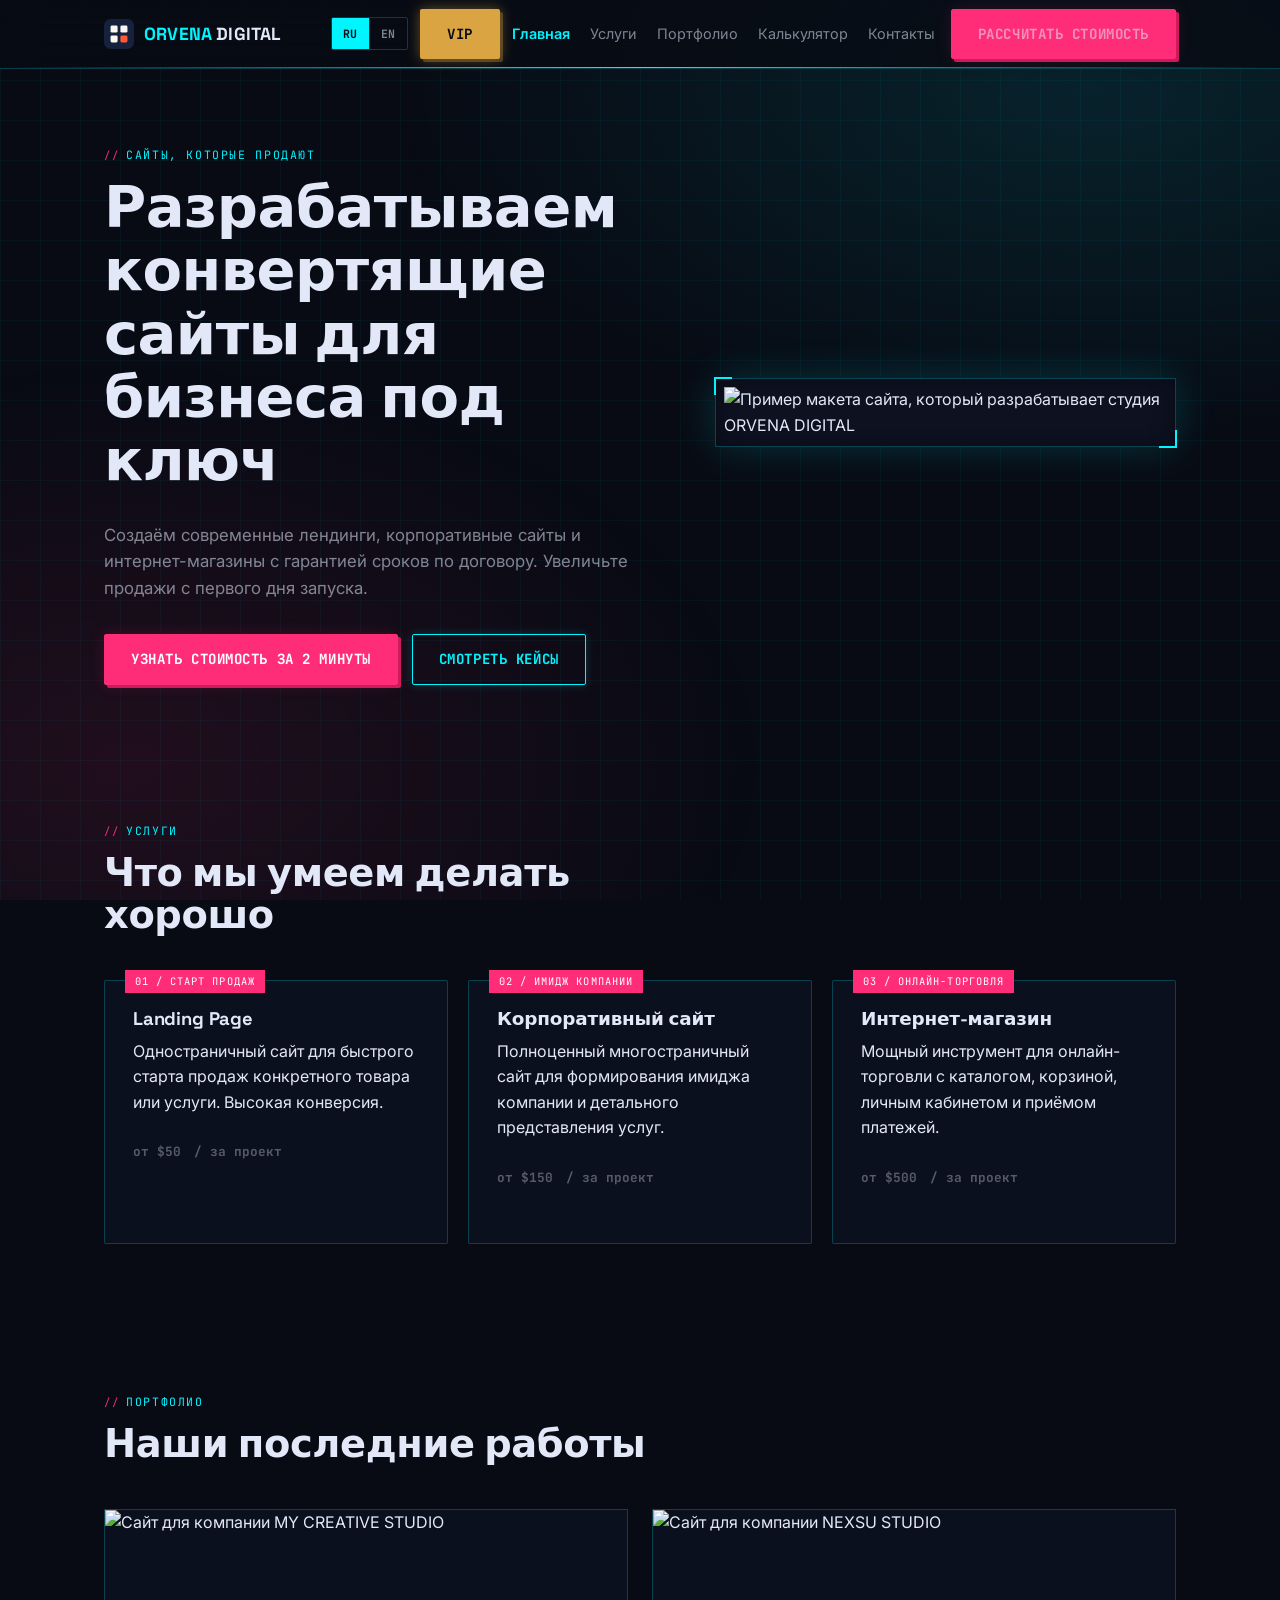
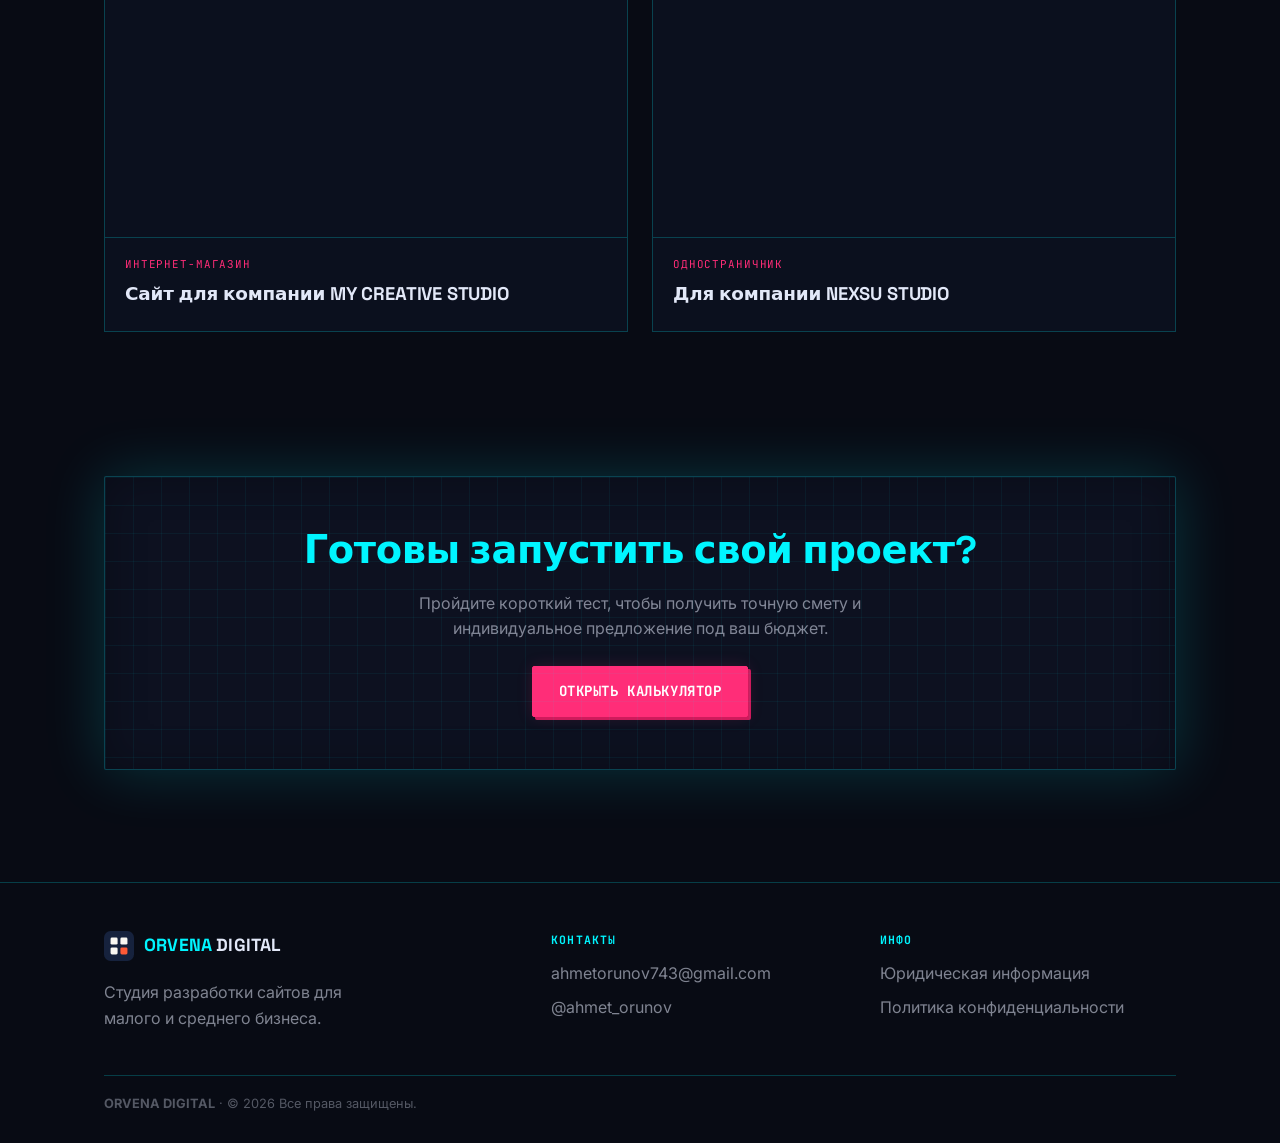
==== commit 4fc58d51: "Add files via upload" ====
--- a/index.html
+++ b/index.html
@@ -59,64 +59,18 @@
 
   <main id="main">
     <section class="hero">
-      <div class="hero-bg-grid" aria-hidden="true"></div>
-      <div class="wrap">
-        <div class="hero-grid">
-          <!-- Левая колонка: текст + статистика + кнопки -->
-          <div class="hero-content">
-            <p class="eyebrow hero-eyebrow" data-i18n="hero_eyebrow">Разработка сайтов под ключ</p>
-            <h1 data-i18n="hero_h1">Сайты, которые <span class="hero-accent">работают</span><br>на ваш бизнес</h1>
-            <p class="lede" data-i18n="hero_lede">Лендинги, корпоративные сайты и интернет-магазины с гарантией сроков по договору. Увеличьте продажи с первого дня запуска.</p>
-
-            <div class="hero-stats" aria-label="Ключевые цифры">
-              <div class="hero-stat"><b>50<span class="hero-stat-plus">+</span></b><span data-i18n="hero_stat1">Проектов сдано</span></div>
-              <div class="hero-stat-div" aria-hidden="true"></div>
-              <div class="hero-stat"><b>2</b><span data-i18n="hero_stat2">Года на рынке</span></div>
-              <div class="hero-stat-div" aria-hidden="true"></div>
-              <div class="hero-stat"><b>100%</b><span data-i18n="hero_stat3">Довольных клиентов</span></div>
-            </div>
-
-            <div class="hero-actions">
-              <a class="btn btn-primary" href="calculator.html" data-i18n="hero_btn_calc">Узнать стоимость за 2 минуты</a>
-              <a class="btn btn-ghost-light" href="#portfolio" data-i18n="hero_btn_cases">Смотреть кейсы</a>
-            </div>
+      <div class="wrap hero-grid">
+        <div>
+          <p class="eyebrow" data-i18n="hero_eyebrow">Сайты, которые продают</p>
+          <h1 data-i18n="hero_h1">Разрабатываем конвертящие сайты для бизнеса под ключ</h1>
+          <p class="lede" data-i18n="hero_lede">Создаём современные лендинги, корпоративные сайты и интернет-магазины с гарантией сроков по договору. Увеличьте продажи с первого дня запуска.</p>
+          <div class="hero-actions">
+            <a class="btn btn-primary" href="calculator.html" data-i18n="hero_btn_calc">Узнать стоимость за 2 минуты</a>
+            <a class="btn btn-ghost" href="#portfolio" data-i18n="hero_btn_cases">Смотреть кейсы</a>
           </div>
-
-          <!-- Правая колонка: карточки-услуги + VIP-призыв -->
-          <div class="hero-cards" aria-label="Услуги студии">
-            <div class="hero-service-card">
-              <div class="hsc-icon">📄</div>
-              <div class="hsc-body">
-                <b data-i18n="hsc1_name">Landing Page</b>
-                <span data-i18n="hsc1_desc">Быстрый старт продаж</span>
-              </div>
-              <span class="hsc-price" data-i18n="hsc1_price">от $50</span>
-            </div>
-            <div class="hero-service-card">
-              <div class="hsc-icon">🏢</div>
-              <div class="hsc-body">
-                <b data-i18n="hsc2_name">Корпоративный сайт</b>
-                <span data-i18n="hsc2_desc">Имидж и доверие</span>
-              </div>
-              <span class="hsc-price" data-i18n="hsc2_price">от $150</span>
-            </div>
-            <div class="hero-service-card">
-              <div class="hsc-icon">🛒</div>
-              <div class="hsc-body">
-                <b data-i18n="hsc3_name">Интернет-магазин</b>
-                <span data-i18n="hsc3_desc">Онлайн-торговля под ключ</span>
-              </div>
-              <span class="hsc-price" data-i18n="hsc3_price">от $500</span>
-            </div>
-            <a class="hero-vip-card" href="vip.html">
-              <span class="hvc-crown" aria-hidden="true">♛</span>
-              <div class="hvc-body">
-                <b data-i18n="hvc_title">VIP-приоритет</b>
-                <span data-i18n="hvc_desc">Старт работы в течение 24 ч</span>
-              </div>
-              <span class="hvc-arrow" aria-hidden="true">→</span>
-            </a>
-          </div>
+        </div>
+        <div class="hero-figure">
+          <img src="images.jfif" alt="Пример макета сайта, который разрабатывает студия WebCraft" data-i18n-alt="hero_img_alt">
         </div>
       </div>
     </section>
--- a/style.css
+++ b/style.css
@@ -1,646 +1,592 @@
 /* ==========================================================================
-   ORVENA DIGITAL — design tokens
-   Основной сайт: тёмно-фиолетовый фон с плавающим градиентом, контент —
-   на светлых "плавающих" панелях. VIP — отдельная, более насыщенная
-   стилистика (см. блок VIP в конце файла).
+   ORVENA DIGITAL — Cyberpunk Edition
+   Основной сайт: тёмный фон, неоновый cyan/magenta, glitch-акценты.
+   VIP-страница — отдельная тема (бордовый бархат + золото) в конце файла.
    ========================================================================== */
 
 :root{
-  --paper:        #FAF8F2;
-  --paper-dim:     #F1EDE2;
-  --ink:           #16223D;
-  --ink-soft:      #4A5670;
-  --blueprint:     #2C4870;
-  --blueprint-dk:  #16223D;
-  --grid-line:     #DCD5C2;
-  --signal:        #FF5A36;
-  --signal-dk:     #E14523;
-  --line-dashed:   #B9AE92;
-  --vip-gold:      #D9A441;
-  --vip-gold-dk:   #B9842A;
-  --ink-2:         #1E2F52;
-
-  --bg-page:       #484061;
-  --bg-page-dim:   #3B3553;
-
-  --font-display: "Space Grotesk", "Schibsted Grotesk", system-ui, sans-serif;
-  --font-body:    "Inter", system-ui, -apple-system, sans-serif;
+  /* Киберпанк-палитра */
+  --bg:          #080B14;
+  --bg-2:        #0D1120;
+  --bg-3:        #111827;
+  --bg-card:     rgba(13,17,32,.9);
+
+  --cyan:        #00F5FF;
+  --cyan-dk:     #00C8D4;
+  --cyan-glow:   rgba(0,245,255,.18);
+  --magenta:     #FF2D78;
+  --magenta-dk:  #CC1A5B;
+  --magenta-glow:rgba(255,45,120,.15);
+  --yellow:      #F5E642;
+  --green:       #39FF14;
+
+  --text:        #E2E8F8;
+  --text-soft:   rgba(226,232,248,.55);
+  --text-dim:    rgba(226,232,248,.35);
+
+  --border:      rgba(0,245,255,.22);
+  --border-hot:  var(--cyan);
+
+  /* VIP цвета */
+  --vip-gold:     #D9A441;
+  --vip-gold-dk:  #B9842A;
+
+  /* Типографика */
+  --font-display: "Space Grotesk", system-ui, sans-serif;
+  --font-body:    "Inter", system-ui, sans-serif;
   --font-mono:    "JetBrains Mono", "Fira Code", ui-monospace, monospace;
 
-  --radius: 4px;
-  --max-w: 1120px;
+  --radius: 2px;
+  --max-w:  1120px;
 }
 
 @media (prefers-reduced-motion: reduce){
-  *{ animation-duration: .001ms !important; animation-iteration-count: 1 !important; transition-duration: .001ms !important; }
-}
-
-*{ box-sizing: border-box; }
+  *{ animation-duration:.001ms !important; animation-iteration-count:1 !important; transition-duration:.001ms !important; }
+}
+
+*, *::before, *::after{ box-sizing: border-box; }
 html{ scroll-behavior: smooth; }
+
 body{
   margin: 0;
-  position: relative;
-  isolation: isolate;
-  background-color: var(--bg-page);
-  background-image:
-    radial-gradient(circle at 85% 15%, rgba(255,90,54,.20), transparent 45%),
-    radial-gradient(circle at 10% 85%, rgba(44,72,112,.30), transparent 45%);
-  background-attachment: fixed;
-  color: var(--ink);
+  background: var(--bg);
+  color: var(--text);
   font-family: var(--font-body);
   font-size: 16px;
-  line-height: 1.55;
+  line-height: 1.6;
   -webkit-font-smoothing: antialiased;
   overflow-x: hidden;
-}
-body::before, body::after{
-  content: ""; position: fixed; z-index: -1; pointer-events: none;
-  border-radius: 50%; filter: blur(95px); opacity: .55;
-}
+  position: relative;
+}
+
+/* Сетка-подложка (лёгкая, как в матрице) */
 body::before{
-  width: 58vw; height: 58vw; top: -18vw; left: -14vw;
-  background: radial-gradient(circle, var(--signal) 0%, transparent 70%);
-  animation: float-blob-a 28s ease-in-out infinite;
-}
+  content: "";
+  position: fixed; inset: 0; z-index: 0; pointer-events: none;
+  background-image:
+    linear-gradient(rgba(0,245,255,.04) 1px, transparent 1px),
+    linear-gradient(90deg, rgba(0,245,255,.04) 1px, transparent 1px);
+  background-size: 40px 40px;
+}
+/* Плавающие неоновые пятна */
 body::after{
-  width: 50vw; height: 50vw; bottom: -16vw; right: -12vw;
-  background: radial-gradient(circle, var(--vip-gold) 0%, transparent 70%);
-  animation: float-blob-b 34s ease-in-out infinite;
-}
-@keyframes float-blob-a{
-  0%, 100%{ transform: translate(0,0) scale(1); }
-  50%{ transform: translate(7vw, 9vw) scale(1.18); }
-}
-@keyframes float-blob-b{
-  0%, 100%{ transform: translate(0,0) scale(1); }
-  50%{ transform: translate(-6vw, -7vw) scale(1.12); }
-}
+  content: "";
+  position: fixed; inset: 0; z-index: 0; pointer-events: none;
+  background:
+    radial-gradient(ellipse 55% 40% at 85% 10%, rgba(0,245,255,.10), transparent),
+    radial-gradient(ellipse 50% 45% at 10% 85%, rgba(255,45,120,.10), transparent);
+  animation: bg-drift 22s ease-in-out infinite alternate;
+}
+@keyframes bg-drift{
+  from{ background-position: 0 0; }
+  to{
+    background:
+      radial-gradient(ellipse 55% 40% at 75% 20%, rgba(0,245,255,.12), transparent),
+      radial-gradient(ellipse 50% 45% at 20% 75%, rgba(255,45,120,.12), transparent);
+  }
+}
+body > *{ position: relative; z-index: 1; }
 
 img{ max-width: 100%; display: block; }
 a{ color: inherit; }
 
-.wrap{
-  max-width: var(--max-w);
-  margin: 0 auto;
-  padding: 0 24px;
-}
-
+.wrap{ max-width: var(--max-w); margin: 0 auto; padding: 0 24px; }
+
+/* ---------- Типографика ---------- */
 h1, h2, h3{
   font-family: var(--font-display);
   font-weight: 700;
-  line-height: 1.12;
-  letter-spacing: -0.01em;
+  line-height: 1.1;
+  letter-spacing: -.01em;
   margin: 0 0 .5em;
-  color: var(--blueprint-dk);
-}
-h1{ font-size: clamp(2.1rem, 5vw, 3.4rem); }
-h2{ font-size: clamp(1.6rem, 3.4vw, 2.2rem); }
+  color: var(--text);
+}
+h1{ font-size: clamp(2.2rem, 5.5vw, 3.6rem); }
+h2{ font-size: clamp(1.7rem, 3.5vw, 2.4rem); }
 h3{ font-size: 1.15rem; }
 p{ margin: 0 0 1em; }
-.lede{ font-size: 1.1rem; color: var(--ink-soft); max-width: 640px; }
+.lede{ font-size: 1.05rem; color: var(--text-soft); max-width: 640px; }
 
 .eyebrow{
-  display: inline-flex;
-  align-items: center;
-  gap: .5em;
-  font-family: var(--font-mono);
-  font-size: .75rem;
-  letter-spacing: .12em;
-  text-transform: uppercase;
-  color: var(--signal-dk);
-  margin-bottom: .9em;
+  display: inline-flex; align-items: center; gap: .6em;
+  font-family: var(--font-mono); font-size: .72rem;
+  letter-spacing: .14em; text-transform: uppercase;
+  color: var(--cyan); margin-bottom: 1em;
 }
 .eyebrow::before{
-  content: "";
-  width: 18px; height: 1px;
-  background: var(--signal);
-  display: inline-block;
-}
-
-/* ---------- Header / Nav ---------- */
+  content: "//"; color: var(--magenta); font-size: .9em;
+}
+
+/* ---------- Шапка ---------- */
 .site-header{
   position: sticky; top: 0; z-index: 50;
-  background: rgba(250,248,242,.92);
-  backdrop-filter: blur(6px);
-  border-bottom: 1px solid var(--grid-line);
-}
+  background: rgba(8,11,20,.82);
+  backdrop-filter: blur(18px);
+  -webkit-backdrop-filter: blur(18px);
+  border-bottom: 1px solid var(--border);
+}
+.site-header::after{
+  content: ""; position: absolute; bottom: 0; left: 0; right: 0;
+  height: 1px;
+  background: linear-gradient(90deg, transparent, var(--cyan), transparent);
+  animation: scan-line 4s ease-in-out infinite;
+}
+@keyframes scan-line{
+  0%, 100%{ opacity: 0; transform: scaleX(0); }
+  50%{ opacity: 1; transform: scaleX(1); }
+}
+
 .site-header .wrap{
   display: flex; align-items: center; justify-content: space-between;
-  height: 72px;
-}
+  height: 68px;
+}
+
+/* Лого */
 .logo{
   display: inline-flex; align-items: center; gap: 10px;
-  font-family: var(--font-display);
-  font-weight: 700;
-  font-size: 1.15rem;
-  text-decoration: none;
-  color: var(--blueprint-dk);
-}
-.logo b{ color: var(--signal); }
+  font-family: var(--font-display); font-weight: 700; font-size: 1.1rem;
+  text-decoration: none; color: var(--text);
+}
+.logo b{ color: var(--cyan); }
 .logo-mark{ width: 30px; height: 30px; flex: 0 0 30px; display: block; }
 .logo-text{ letter-spacing: .01em; }
 
-.header-right{ display: flex; align-items: center; gap: 14px; }
-
-/* ---------- Переключатель языка RU / EN ---------- */
+.header-right{ display: flex; align-items: center; gap: 12px; }
+
+/* ---------- Языковой переключатель ---------- */
 .lang-toggle{
   display: inline-flex;
-  border: 1.5px solid var(--ink);
+  border: 1px solid var(--border);
   border-radius: var(--radius);
   overflow: hidden;
-  flex: 0 0 auto;
 }
 .lang-btn{
-  font-family: var(--font-mono);
-  font-size: .75rem; font-weight: 700; letter-spacing: .04em;
-  padding: 9px 12px;
-  background: #fff; color: var(--ink-soft);
+  font-family: var(--font-mono); font-size: .72rem;
+  font-weight: 700; letter-spacing: .05em;
+  padding: 8px 11px;
+  background: transparent; color: var(--text-soft);
   border: none; cursor: pointer;
-}
-.lang-btn + .lang-btn{ border-left: 1.5px solid var(--ink); }
-.lang-btn.is-active{ background: var(--ink); color: #fff; }
-.lang-btn:focus-visible{ outline: 3px solid var(--blueprint); outline-offset: 2px; }
-
-/* ---------- Кнопка VIP ---------- */
+  transition: background .15s, color .15s;
+}
+.lang-btn + .lang-btn{ border-left: 1px solid var(--border); }
+.lang-btn.is-active{ background: var(--cyan); color: var(--bg); }
+.lang-btn:focus-visible{ outline: 2px solid var(--cyan); outline-offset: 2px; }
+
+/* ---------- VIP-кнопка ---------- */
 .btn-vip{
-  background: var(--vip-gold); color: var(--ink);
-  box-shadow: 3px 3px 0 0 var(--blueprint-dk);
-}
-.btn-vip:hover{ transform: translate(-2px,-2px); box-shadow: 5px 5px 0 0 var(--blueprint-dk); }
-
+  background: var(--vip-gold); color: var(--bg);
+  font-weight: 700;
+  box-shadow: 0 0 14px rgba(217,164,65,.45), 3px 3px 0 0 rgba(217,164,65,.3);
+}
+.btn-vip:hover{
+  box-shadow: 0 0 22px rgba(217,164,65,.7), 4px 4px 0 0 rgba(217,164,65,.4);
+  transform: translate(-1px,-1px);
+}
+
+/* Гамбургер */
 .nav-toggle{
   display: none;
-  background: none; border: 1px solid var(--ink); border-radius: var(--radius);
-  width: 40px; height: 40px; cursor: pointer;
-  position: relative;
+  background: none; border: 1px solid var(--border);
+  border-radius: var(--radius);
+  width: 40px; height: 40px; cursor: pointer; position: relative;
 }
 .nav-toggle span, .nav-toggle span::before, .nav-toggle span::after{
-  content: ""; position: absolute; left: 9px; right: 9px; height: 2px; background: var(--ink);
+  content: ""; position: absolute; left: 9px; right: 9px; height: 2px; background: var(--cyan);
 }
 .nav-toggle span{ top: 19px; }
 .nav-toggle span::before{ top: -6px; }
 .nav-toggle span::after{ top: 6px; }
 
-.main-nav{
-  display: flex; align-items: center; gap: 18px;
-}
+/* Навигация */
+.main-nav{ display: flex; align-items: center; gap: 16px; }
 .main-nav ul{
-  display: flex; gap: 18px; list-style: none; margin: 0; padding: 0;
-  font-size: .95rem;
+  display: flex; gap: 20px; list-style: none; margin: 0; padding: 0;
+  font-size: .9rem;
 }
 .main-nav a{
-  text-decoration: none;
-  color: var(--ink-soft);
-}
-.main-nav a:hover, .main-nav a.is-active{ color: var(--blueprint-dk); }
-.main-nav a[aria-current="page"]{ color: var(--ink); font-weight: 600; }
-
-/* ---------- Buttons ---------- */
+  text-decoration: none; color: var(--text-soft);
+  transition: color .15s;
+}
+.main-nav a:hover{ color: var(--cyan); }
+.main-nav a[aria-current="page"]{ color: var(--cyan); font-weight: 600; }
+
+/* ---------- Кнопки ---------- */
 .btn{
   display: inline-flex; align-items: center; justify-content: center; gap: .5em;
-  font-family: var(--font-display);
-  font-weight: 600;
-  font-size: .95rem;
-  padding: 14px 26px;
+  font-family: var(--font-mono); font-weight: 700; font-size: .88rem;
+  letter-spacing: .04em; text-transform: uppercase;
+  padding: 13px 26px;
   border-radius: var(--radius);
   text-decoration: none;
-  border: 1.5px solid transparent;
+  border: 1px solid transparent;
   cursor: pointer;
-  transition: transform .15s ease, box-shadow .15s ease, background .15s ease;
-}
-.btn:focus-visible{ outline: 3px solid var(--blueprint); outline-offset: 2px; }
+  transition: all .18s ease;
+}
+.btn:focus-visible{ outline: 2px solid var(--cyan); outline-offset: 3px; }
+
 .btn-primary{
-  background: var(--signal); color: #fff;
-  box-shadow: 3px 3px 0 0 var(--blueprint-dk);
-}
-.btn-primary:hover{ transform: translate(-2px,-2px); box-shadow: 5px 5px 0 0 var(--blueprint-dk); }
+  background: var(--magenta); color: #fff;
+  border-color: var(--magenta);
+  box-shadow: 0 0 16px var(--magenta-glow), 3px 3px 0 0 var(--magenta-dk);
+}
+.btn-primary:hover{
+  box-shadow: 0 0 28px rgba(255,45,120,.5), 4px 4px 0 0 var(--magenta-dk);
+  transform: translate(-1px,-1px);
+}
+
 .btn-ghost{
-  background: transparent; border-color: var(--ink);
-  color: var(--ink);
-}
-.btn-ghost:hover{ background: var(--ink); color: var(--paper); }
+  background: transparent; border-color: var(--cyan); color: var(--cyan);
+  box-shadow: 0 0 10px var(--cyan-glow);
+}
+.btn-ghost:hover{ background: var(--cyan); color: var(--bg); box-shadow: 0 0 22px rgba(0,245,255,.5); }
 .btn-block{ width: 100%; }
 
-/* ---------- Hero (redesigned) ---------- */
-.hero{
-  padding: 80px 0 72px;
+/* ---------- Hero ---------- */
+.hero{ padding: 72px 0 60px; }
+.hero-grid{
+  display: grid; grid-template-columns: 1.1fr .9fr; gap: 48px; align-items: center;
+}
+.hero-actions{ display: flex; flex-wrap: wrap; gap: 14px; margin-top: 32px; }
+
+.hero-figure{
   position: relative;
-  overflow: hidden;
-}
-/* тонкая точечная сетка поверх фонового градиента */
-.hero-bg-grid{
-  position: absolute; inset: 0; pointer-events: none; z-index: 0;
-  background-image: radial-gradient(circle, rgba(255,255,255,.13) 1px, transparent 1px);
-  background-size: 36px 36px;
-  mask-image: radial-gradient(ellipse at center, black 30%, transparent 85%);
-}
-.hero .wrap{ position: relative; z-index: 1; }
-
-.hero-grid{
-  display: grid; grid-template-columns: 1.05fr .95fr; gap: 56px; align-items: center;
-}
-
-/* Левая колонка */
-.hero-content{ display: flex; flex-direction: column; }
-.hero-eyebrow{ margin-bottom: .6em; }
-
-.hero h1{
-  font-size: clamp(2.4rem, 5.5vw, 3.8rem);
-  line-height: 1.06;
-  color: #fff;
-  margin-bottom: 20px;
-  letter-spacing: -.02em;
-}
-.hero-accent{
-  color: var(--signal);
-  position: relative;
-  white-space: nowrap;
-}
-.hero-accent::after{
-  content: "";
-  position: absolute; bottom: 2px; left: 0; right: 0; height: 3px;
-  background: linear-gradient(90deg, var(--signal), var(--vip-gold));
-  border-radius: 2px;
-  opacity: .6;
-}
-
-/* Статистика */
-.hero-stats{
-  display: flex; align-items: center; gap: 20px;
-  margin: 28px 0 32px;
-  padding: 20px 22px;
-  background: rgba(255,255,255,.06);
-  border: 1px solid rgba(255,255,255,.12);
-  border-radius: 10px;
-  backdrop-filter: blur(6px);
-}
-.hero-stat{ flex: 1; text-align: center; }
-.hero-stat b{
-  display: block;
-  font-family: var(--font-display); font-weight: 700;
-  font-size: 1.9rem; line-height: 1;
-  background: linear-gradient(135deg, #fff 30%, var(--vip-gold));
-  -webkit-background-clip: text; -webkit-text-fill-color: transparent;
-  background-clip: text;
-}
-.hero-stat-plus{ font-size: 1.3rem; }
-.hero-stat span{ display:block; font-size:.8rem; color:rgba(255,255,255,.6); margin-top:4px; }
-.hero-stat-div{
-  width: 1px; align-self: stretch;
-  background: rgba(255,255,255,.15); flex: 0 0 1px;
-}
-
-/* Кнопки */
-.hero-actions{ display: flex; flex-wrap: wrap; gap: 14px; }
-.btn-ghost-light{
-  background: transparent;
-  border: 1.5px solid rgba(255,255,255,.35);
-  color: #fff;
-}
-.btn-ghost-light:hover{ background: rgba(255,255,255,.1); border-color: rgba(255,255,255,.6); }
-
-/* Правая колонка: карточки-услуги */
-.hero-cards{
-  display: flex; flex-direction: column; gap: 10px;
-}
-.hero-service-card{
-  display: flex; align-items: center; gap: 14px;
-  background: rgba(255,255,255,.07);
-  border: 1px solid rgba(255,255,255,.13);
-  border-radius: 10px;
-  padding: 16px 18px;
-  backdrop-filter: blur(8px);
-  transition: background .18s ease, border-color .18s ease, transform .18s ease;
-}
-.hero-service-card:hover{
-  background: rgba(255,255,255,.12);
-  border-color: rgba(255,255,255,.22);
-  transform: translateX(3px);
-}
-.hsc-icon{ font-size: 1.3rem; flex: 0 0 auto; }
-.hsc-body{ flex: 1; min-width: 0; }
-.hsc-body b{ display:block; color:#fff; font-size:.97rem; }
-.hsc-body span{ font-size:.82rem; color:rgba(255,255,255,.55); }
-.hsc-price{
-  font-family: var(--font-mono); font-size: .88rem;
-  color: var(--signal); font-weight: 700; white-space: nowrap;
-}
-
-/* VIP-карточка */
-.hero-vip-card{
-  display: flex; align-items: center; gap: 14px;
-  background: linear-gradient(135deg, rgba(217,164,65,.18), rgba(185,130,42,.12));
-  border: 1px solid rgba(217,164,65,.5);
-  border-radius: 10px;
-  padding: 18px;
-  text-decoration: none;
-  margin-top: 4px;
-  backdrop-filter: blur(8px);
-  transition: background .18s ease, border-color .18s ease, transform .18s ease;
-}
-.hero-vip-card:hover{
-  background: linear-gradient(135deg, rgba(217,164,65,.28), rgba(185,130,42,.2));
-  border-color: rgba(217,164,65,.75);
-  transform: translateX(3px);
-}
-.hvc-crown{ font-size: 1.4rem; flex: 0 0 auto; }
-.hvc-body{ flex: 1; }
-.hvc-body b{ display:block; color: var(--vip-gold); font-size:.97rem; }
-.hvc-body span{ font-size:.82rem; color:rgba(245,233,216,.6); }
-.hvc-arrow{ color: var(--vip-gold); font-size: 1rem; }
-
-/* ---------- Sections ---------- */
-.section{ padding: 64px 0; }
-.section-head{ max-width: 640px; margin-bottom: 40px; }
-
-/* Service cards */
-.card-grid{
-  display: grid; grid-template-columns: repeat(3, 1fr); gap: 20px;
-}
+  border: 1px solid var(--border);
+  padding: 8px;
+  background: var(--bg-2);
+  box-shadow: 0 0 40px var(--cyan-glow), inset 0 0 20px rgba(0,0,0,.4);
+}
+.hero-figure img{ display: block; }
+/* Угловые акценты в стиле sci-fi */
+.hero-figure::before, .hero-figure::after{
+  content: ""; position: absolute;
+  width: 18px; height: 18px;
+  border-color: var(--cyan); border-style: solid;
+}
+.hero-figure::before{ top:-2px; left:-2px; border-width: 2px 0 0 2px; }
+.hero-figure::after{  bottom:-2px; right:-2px; border-width: 0 2px 2px 0; }
+
+/* ---------- Секции ---------- */
+.section{ padding: 72px 0; }
+.section-head{ max-width: 640px; margin-bottom: 44px; }
+
+/* Карточки услуг */
+.card-grid{ display: grid; grid-template-columns: repeat(3, 1fr); gap: 20px; }
 .service-card{
-  background: #fff;
-  border: 1.5px solid var(--ink);
+  background: var(--bg-card);
+  border: 1px solid var(--border);
   border-radius: var(--radius);
   padding: 28px;
   position: relative;
+  transition: border-color .2s, box-shadow .2s;
+}
+.service-card:hover{
+  border-color: var(--cyan);
+  box-shadow: 0 0 24px var(--cyan-glow);
 }
 .service-card .price{
-  font-family: var(--font-mono);
-  font-size: 1.4rem;
-  color: var(--signal-dk);
-  margin-top: 14px;
-}
-.service-card .price span{ font-size: .8rem; color: var(--ink-soft); }
+  font-family: var(--font-mono); font-size: 1.4rem; font-weight: 700;
+  color: var(--cyan); margin-top: 16px;
+}
+.service-card .price span{ font-size: .8rem; color: var(--text-dim); }
+
 .service-tag{
-  position: absolute; top: -11px; left: 24px;
-  background: var(--blueprint-dk); color: #fff;
-  font-family: var(--font-mono); font-size: .68rem; letter-spacing: .08em;
-  padding: 3px 8px; border-radius: 2px;
-}
-
-/* Portfolio */
-.portfolio-grid{
-  display: grid; grid-template-columns: repeat(2, 1fr); gap: 24px;
-}
+  position: absolute; top: -11px; left: 20px;
+  background: var(--magenta); color: #fff;
+  font-family: var(--font-mono); font-size: .65rem; letter-spacing: .1em; text-transform: uppercase;
+  padding: 3px 10px;
+}
+
+/* Портфолио */
+.portfolio-grid{ display: grid; grid-template-columns: repeat(2, 1fr); gap: 24px; }
 .case-card{
-  background: #fff; border: 1.5px solid var(--ink); border-radius: var(--radius);
+  background: var(--bg-card); border: 1px solid var(--border);
   overflow: hidden;
-}
-.case-card figure{ margin: 0; border-bottom: 1.5px solid var(--ink); }
+  transition: border-color .2s, box-shadow .2s;
+}
+.case-card:hover{ border-color: var(--magenta); box-shadow: 0 0 24px var(--magenta-glow); }
+.case-card figure{ margin: 0; border-bottom: 1px solid var(--border); }
 .case-card img{ width: 100%; aspect-ratio: 16/10; object-fit: cover; }
 .case-card .case-body{ padding: 18px 20px; }
 .case-type{
-  font-family: var(--font-mono); font-size: .7rem; letter-spacing: .07em;
-  text-transform: uppercase; color: var(--signal-dk);
-}
-
-/* CTA band */
+  font-family: var(--font-mono); font-size: .68rem; letter-spacing: .08em;
+  text-transform: uppercase; color: var(--magenta);
+}
+
+/* CTA */
 .cta-band{
-  background: var(--blueprint-dk);
-  color: var(--paper);
+  background: var(--bg-2);
+  border: 1px solid var(--border);
   border-radius: var(--radius);
-  padding: 48px;
+  padding: 52px;
   text-align: center;
-  position: relative;
-  overflow: hidden;
-}
-.cta-band h2{ color: #fff; }
-.cta-band p{ color: #C8D0E0; max-width: 480px; margin-inline: auto; }
+  position: relative; overflow: hidden;
+  box-shadow: 0 0 60px var(--cyan-glow), inset 0 0 40px rgba(0,0,0,.3);
+}
 .cta-band::before{
   content: "";
   position: absolute; inset: 0;
-  background-image: linear-gradient(rgba(255,255,255,.06) 1px, transparent 1px),
-                     linear-gradient(90deg, rgba(255,255,255,.06) 1px, transparent 1px);
+  background-image:
+    linear-gradient(rgba(0,245,255,.05) 1px, transparent 1px),
+    linear-gradient(90deg, rgba(0,245,255,.05) 1px, transparent 1px);
   background-size: 28px 28px;
   pointer-events: none;
 }
-
-/* ---------- Footer ---------- */
+.cta-band h2{ color: var(--cyan); }
+.cta-band p{ color: var(--text-soft); max-width: 480px; margin-inline: auto; }
+
+/* ---------- Подвал ---------- */
 .site-footer{
-  border-top: 1px solid var(--grid-line);
+  border-top: 1px solid var(--border);
   padding: 48px 0 28px;
   margin-top: 40px;
-}
-.footer-grid{
-  display: grid; grid-template-columns: 1.4fr 1fr 1fr; gap: 32px;
-  padding-bottom: 28px;
-}
-.footer-grid h4{
-  font-family: var(--font-mono); font-size: .75rem; letter-spacing: .08em;
-  text-transform: uppercase; color: var(--ink-soft); margin: 0 0 12px;
-}
+  color: var(--text-soft);
+}
+.site-footer .logo, .site-footer .logo-text{ color: var(--text); }
+.site-footer h4{
+  font-family: var(--font-mono); font-size: .72rem; letter-spacing: .1em;
+  text-transform: uppercase; color: var(--cyan); margin: 0 0 12px;
+}
+.footer-grid{ display: grid; grid-template-columns: 1.4fr 1fr 1fr; gap: 32px; padding-bottom: 28px; }
 .footer-grid ul{ list-style: none; margin: 0; padding: 0; }
 .footer-grid li{ margin-bottom: 8px; }
-.footer-grid a{ text-decoration: none; color: var(--ink-soft); }
-.footer-grid a:hover{ color: var(--ink); }
+.footer-grid a{ text-decoration: none; color: var(--text-soft); transition: color .15s; }
+.footer-grid a:hover{ color: var(--cyan); }
 .footer-bottom{
-  border-top: 1px dashed var(--line-dashed);
+  border-top: 1px solid var(--border);
   padding-top: 18px;
   display: flex; justify-content: space-between; flex-wrap: wrap; gap: 8px;
-  font-size: .82rem; color: var(--ink-soft);
-}
-
-/* ---------- Calculator ---------- */
+  font-size: .8rem; color: var(--text-dim);
+}
+
+/* ---------- Калькулятор ---------- */
 .calc-step{
-  background: #fff; border: 1.5px solid var(--ink); border-radius: var(--radius);
-  padding: 26px; margin-bottom: 20px;
-}
-.calc-step h3{ display: flex; align-items: baseline; gap: 10px; }
-.calc-step h3 .num{
-  font-family: var(--font-mono); color: var(--signal-dk); font-size: 1rem;
-}
-.option-grid{ display: grid; gap: 12px; margin-top: 14px; }
+  background: var(--bg-card); border: 1px solid var(--border);
+  padding: 26px; margin-bottom: 18px;
+  transition: border-color .2s;
+}
+.calc-step:focus-within{ border-color: var(--cyan); }
+.calc-step h3{ display: flex; align-items: baseline; gap: 10px; color: var(--text); }
+.calc-step h3 .num{ font-family: var(--font-mono); color: var(--cyan); font-size: 1rem; }
+
+.option-grid{ display: grid; gap: 10px; margin-top: 14px; }
 .option-card{
   display: flex; align-items: center; justify-content: space-between; gap: 12px;
-  border: 1.5px solid var(--grid-line);
-  border-radius: var(--radius);
-  padding: 14px 16px;
-  cursor: pointer;
-  background: var(--paper-dim);
-  transition: border-color .15s ease, background .15s ease;
-}
-.option-card:hover{ border-color: var(--blueprint); }
-.option-card input{ accent-color: var(--signal); width: 18px; height: 18px; }
-.option-card .opt-label{ font-weight: 600; }
-.option-card .opt-price{ font-family: var(--font-mono); color: var(--ink-soft); }
+  border: 1px solid var(--border);
+  padding: 14px 16px; cursor: pointer;
+  background: var(--bg-2);
+  transition: border-color .15s, background .15s;
+}
+.option-card:hover{ border-color: var(--cyan); background: rgba(0,245,255,.04); }
+.option-card input{ accent-color: var(--cyan); width: 18px; height: 18px; }
+.option-card .opt-label{ font-weight: 600; color: var(--text); }
+.option-card .opt-price{ font-family: var(--font-mono); color: var(--text-soft); }
 .option-card:has(input:checked){
-  border-color: var(--signal);
-  background: #FFF1EC;
-}
-.option-card:has(input:checked) .opt-price{ color: var(--signal-dk); }
+  border-color: var(--cyan);
+  background: rgba(0,245,255,.08);
+}
+.option-card:has(input:checked) .opt-price{ color: var(--cyan); }
 
 .calc-total-stamp{
   display: flex; align-items: center; justify-content: space-between; gap: 20px;
-  background: var(--blueprint-dk); color: #fff;
-  border-radius: var(--radius);
-  padding: 26px 30px;
-  margin: 28px 0;
+  background: var(--bg-2);
+  border: 1px solid var(--cyan);
+  box-shadow: 0 0 24px var(--cyan-glow);
+  padding: 26px 30px; margin: 28px 0;
 }
 .calc-total-stamp .label{
-  font-family: var(--font-mono); font-size: .75rem; letter-spacing: .1em; text-transform: uppercase; color: #B9C4DC;
+  font-family: var(--font-mono); font-size: .72rem; letter-spacing: .1em;
+  text-transform: uppercase; color: var(--text-dim);
 }
 .calc-total-stamp .amount{
   font-family: var(--font-mono); font-size: 2.4rem; font-weight: 700;
-  border: 2px dashed var(--signal);
-  padding: 4px 18px;
-  transform: rotate(-2deg);
+  color: var(--cyan);
+  text-shadow: 0 0 16px var(--cyan);
   display: inline-block;
 }
 .calc-total-stamp .amount.pulse{ animation: pulse .35s ease; }
-@keyframes pulse{ 0%{ transform: rotate(-2deg) scale(1); } 50%{ transform: rotate(-2deg) scale(1.06); } 100%{ transform: rotate(-2deg) scale(1); } }
-
+@keyframes pulse{
+  0%{ transform: scale(1); }
+  50%{ transform: scale(1.06); text-shadow: 0 0 28px var(--cyan); }
+  100%{ transform: scale(1); }
+}
+
+/* ---------- Поля форм ---------- */
 .field label{
-  display: block; font-size: .85rem; font-weight: 600; margin-bottom: 6px; color: var(--ink-soft);
+  display: block; font-size: .82rem; font-weight: 600;
+  margin-bottom: 6px; color: var(--text-soft);
+  font-family: var(--font-mono); letter-spacing: .04em;
 }
 .field input, .field textarea, .field select{
-  width: 100%;
-  font-family: var(--font-body);
-  font-size: 1rem;
+  width: 100%; font-family: var(--font-body); font-size: .95rem;
   padding: 12px 14px;
-  border: 1.5px solid var(--ink);
+  border: 1px solid var(--border);
   border-radius: var(--radius);
-  background: #fff;
-  color: var(--ink);
-}
-.field input:focus, .field textarea:focus{
-  outline: 3px solid var(--blueprint); outline-offset: 1px;
+  background: var(--bg-2); color: var(--text);
+  transition: border-color .15s, box-shadow .15s;
+}
+.field input:focus, .field textarea:focus, .field select:focus{
+  outline: none;
+  border-color: var(--cyan);
+  box-shadow: 0 0 10px var(--cyan-glow);
 }
 .field-row{ display: grid; grid-template-columns: 1fr 1fr; gap: 16px; }
-.form-note{ font-size: .82rem; color: var(--ink-soft); margin-top: 10px; }
+.form-note{ font-size: .8rem; color: var(--text-dim); margin-top: 10px; }
 .form-status{ margin-top: 14px; font-weight: 600; }
-.form-status.ok{ color: #1A7A4C; }
-.form-status.err{ color: var(--signal-dk); }
-
-/* Способ связи: переключатель Telegram / WhatsApp */
+.form-status.ok{ color: var(--green); }
+.form-status.err{ color: var(--magenta); }
+
+/* Способ связи */
 [hidden]{ display: none !important; }
-.method-toggle{
-  display: flex; gap: 10px; margin: 8px 0 14px;
-}
+.method-toggle{ display: flex; gap: 10px; margin: 8px 0 14px; }
 .method-option{
   flex: 1; position: relative; text-align: center;
   padding: 11px 12px;
-  border: 1.5px solid var(--ink);
-  border-radius: var(--radius);
-  font-weight: 600; font-size: .92rem;
+  border: 1px solid var(--border);
+  font-family: var(--font-mono); font-weight: 700; font-size: .82rem; letter-spacing: .04em;
   cursor: pointer;
-  background: var(--paper-dim);
-  transition: background .15s ease, color .15s ease, border-color .15s ease;
+  background: var(--bg-2);
+  transition: all .15s;
 }
 .method-option input{
   position: absolute; inset: 0; opacity: 0; margin: 0; cursor: pointer;
 }
 .method-option:has(input:checked){
-  background: var(--signal); color: #fff; border-color: var(--signal-dk);
-}
-.method-option:has(input:focus-visible){ outline: 3px solid var(--blueprint); outline-offset: 2px; }
+  background: var(--cyan); color: var(--bg);
+  border-color: var(--cyan);
+  box-shadow: 0 0 14px var(--cyan-glow);
+}
+.method-option:has(input:focus-visible){ outline: 2px solid var(--cyan); outline-offset: 2px; }
 
 .method-field{ margin-top: 4px; }
 .method-field label{
-  display: block; font-size: .85rem; font-weight: 600; margin-bottom: 6px; color: var(--ink-soft);
+  display: block; font-size: .82rem; font-weight: 600;
+  margin-bottom: 6px; color: var(--text-soft);
 }
 
 .input-prefix{ display: flex; }
 .input-prefix .prefix{
-  display: flex; align-items: center;
-  padding: 0 14px;
-  border: 1.5px solid var(--ink); border-right: none;
-  border-radius: var(--radius) 0 0 var(--radius);
-  background: var(--paper-dim);
-  font-family: var(--font-mono); font-weight: 700; color: var(--ink-soft);
-}
-.input-prefix input{ border-radius: 0 var(--radius) var(--radius) 0; }
+  display: flex; align-items: center; padding: 0 14px;
+  border: 1px solid var(--border); border-right: none;
+  background: var(--bg-3);
+  font-family: var(--font-mono); font-weight: 700; color: var(--cyan);
+}
+.input-prefix input{ border-radius: 0; }
 
 .phone-row{ display: flex; }
-.phone-row input{ flex: 1; border-radius: 0 var(--radius) var(--radius) 0; }
+.phone-row input{ flex: 1; }
 .phone-row input:disabled,
-.input-prefix input:disabled{ background: var(--paper-dim); color: var(--ink-soft); cursor: not-allowed; }
-
-/* Компактный выбор кода страны: свёрнут — только код (+993),
-   развёрнут — список с названиями стран и кодами */
+.input-prefix input:disabled{
+  background: var(--bg-3); color: var(--text-dim); cursor: not-allowed;
+}
+
+/* Выбор кода страны */
 .country-select{ position: relative; flex: 0 0 96px; }
 .country-select-btn{
   width: 100%; height: 100%;
   display: flex; align-items: center; gap: 6px;
   padding: 12px 10px;
-  border: 1.5px solid var(--ink); border-right: none;
-  border-radius: var(--radius) 0 0 var(--radius);
-  background: #fff;
-  font-family: var(--font-mono); font-size: .85rem; font-weight: 700; color: var(--ink);
-  cursor: pointer; text-align: left;
-}
-.country-select-btn::after{ content: "▾"; margin-left: auto; font-size: .7em; color: var(--ink-soft); }
-.country-select-btn:disabled{ background: var(--paper-dim); color: var(--ink-soft); cursor: not-allowed; }
-.country-select-btn:focus-visible{ outline: 3px solid var(--blueprint); outline-offset: 2px; }
+  border: 1px solid var(--border); border-right: none;
+  background: var(--bg-3);
+  font-family: var(--font-mono); font-size: .82rem; font-weight: 700; color: var(--cyan);
+  cursor: pointer;
+}
+.country-select-btn::after{ content: "▾"; margin-left: auto; color: var(--text-dim); }
+.country-select-btn:disabled{ color: var(--text-dim); cursor: not-allowed; }
+.country-select-btn:focus-visible{ outline: 2px solid var(--cyan); }
 
 .country-select-list{
-  position: absolute; top: calc(100% + 6px); left: 0; z-index: 20;
+  position: absolute; top: calc(100% + 4px); left: 0; z-index: 20;
   width: 240px; max-height: 260px; overflow-y: auto;
   margin: 0; padding: 6px; list-style: none;
-  background: #fff; border: 1.5px solid var(--ink); border-radius: var(--radius);
-  box-shadow: 0 10px 28px rgba(20, 24, 38, .16);
+  background: var(--bg-2); border: 1px solid var(--border);
+  box-shadow: 0 10px 30px rgba(0,0,0,.6), 0 0 20px var(--cyan-glow);
 }
 .country-select-list li{
   display: flex; align-items: center; justify-content: space-between; gap: 10px;
-  padding: 9px 10px; border-radius: 6px;
-  font-size: .92rem; cursor: pointer;
+  padding: 9px 10px; font-size: .9rem; cursor: pointer;
+  transition: background .12s, color .12s;
 }
 .country-select-list li:hover,
-.country-select-list li:focus{ background: var(--blueprint); color: #fff; outline: none; }
-.country-select-list li[aria-selected="true"]{ font-weight: 700; background: var(--paper-dim); }
+.country-select-list li:focus{ background: var(--cyan); color: var(--bg); outline: none; }
+.country-select-list li[aria-selected="true"]{ color: var(--cyan); font-weight: 700; }
 .country-select-list li[aria-selected="true"]:hover,
-.country-select-list li[aria-selected="true"]:focus{ background: var(--blueprint); color: #fff; }
-
-/* ---------- Страница "заявка отправлена" ---------- */
+.country-select-list li[aria-selected="true"]:focus{ background: var(--cyan); color: var(--bg); }
+
+/* ---------- Спасибо ---------- */
 .thanks-screen{
   min-height: 70vh;
   display: flex; align-items: center; justify-content: center;
   text-align: center; padding: 40px 24px;
 }
 .thanks-stamp{
-  border: 2px dashed var(--signal);
-  border-radius: var(--radius);
+  border: 1px solid var(--cyan);
   padding: 48px 40px;
-  background: #fff;
+  background: var(--bg-card);
   max-width: 460px;
-  transform: rotate(-1deg);
+  box-shadow: 0 0 40px var(--cyan-glow);
 }
 .thanks-stamp .check{
   width: 56px; height: 56px; margin: 0 auto 18px;
-  border-radius: 50%;
-  background: var(--blueprint-dk);
-  color: #fff;
+  border: 2px solid var(--cyan);
+  color: var(--cyan);
   display: flex; align-items: center; justify-content: center;
   font-size: 1.6rem;
 }
 
-/* ---------- Contacts page ---------- */
+/* ---------- Страница контактов ---------- */
 .contact-grid{ display: grid; grid-template-columns: .9fr 1.1fr; gap: 40px; align-items: start; }
+.contact-grid > div{
+  background: var(--bg-card);
+  border: 1px solid var(--border);
+  padding: 28px;
+  transition: border-color .2s;
+}
+.contact-grid > div:hover{ border-color: var(--cyan); }
+
 .contact-list{ list-style: none; margin: 0; padding: 0; }
 .contact-list li{
-  display: flex; gap: 14px; padding: 14px 0; border-bottom: 1px dashed var(--line-dashed);
+  display: flex; gap: 14px; padding: 14px 0;
+  border-bottom: 1px solid var(--border);
 }
 .contact-list .ico{
-  font-family: var(--font-mono); color: var(--signal-dk); width: 22px; flex-shrink: 0;
+  font-family: var(--font-mono); color: var(--cyan); width: 22px; flex-shrink: 0;
 }
 .map-frame{
-  margin-top: 18px; border: 1.5px solid var(--ink); border-radius: var(--radius);
-  overflow: hidden; background: #fff;
+  margin-top: 18px; border: 1px solid var(--border); overflow: hidden; background: var(--bg-2);
 }
 .map-frame iframe{ width: 100%; height: 260px; border: 0; display: block; }
 
-/* ---------- Legal / prose pages ---------- */
-.prose{ max-width: 720px; }
-.prose h2{ margin-top: 2em; }
+/* ---------- Юридические страницы ---------- */
+.prose{
+  max-width: 720px;
+  background: var(--bg-card);
+  border: 1px solid var(--border);
+  border-radius: var(--radius);
+  padding: 40px;
+  box-shadow: 0 0 40px var(--cyan-glow);
+}
+.prose h2{ margin-top: 2em; color: var(--cyan); }
 .prose ul{ padding-left: 1.2em; }
-.prose hr{ border: none; border-top: 1px dashed var(--line-dashed); margin: 2em 0; }
+.prose hr{ border: none; border-top: 1px solid var(--border); margin: 2em 0; }
 .updated{
-  font-family: var(--font-mono); font-size: .82rem; color: var(--ink-soft);
-}
+  font-family: var(--font-mono); font-size: .8rem; color: var(--text-dim);
+}
+@media (max-width: 600px){ .prose{ padding: 24px; } }
+
+/* ---------- Skip link / a11y ---------- */
+.skip-link{
+  position: absolute; left: -999px; top: 0;
+  background: var(--cyan); color: var(--bg); padding: 10px 16px; z-index: 100;
+}
+.skip-link:focus{ left: 12px; top: 12px; }
+
+/* ---------- Page intro (contacts, calculator) ---------- */
+.page-intro h1, .page-intro .lede{ color: var(--text); }
+.page-intro .lede{ color: var(--text-soft); }
 
 /* ==========================================================================
-   VIP-страница — отдельная стилистика, намеренно отличается от
-   основного сайта: глубокий бордовый "бархат", золото, орнамент.
-   Образ — отреставрированный старинный особняк, а не айти-стартап.
+   VIP-страница — отдельная тема: бордовый бархат + золото.
+   Намеренно полностью отличается от основного киберпанк-дизайна.
    ========================================================================== */
 .vip-page{
   --vip-wine:      #2A1620;
@@ -659,9 +605,10 @@
 body.vip-page::before, body.vip-page::after{ display: none; }
 
 .vip-page .site-header{
-  background: rgba(42,22,32,.7);
+  background: rgba(42,22,32,.75);
   border-bottom: 1px solid rgba(217,164,65,.25);
 }
+.vip-page .site-header::after{ display: none; }
 .vip-page .logo, .vip-page .logo-text{ color: var(--vip-cream); }
 .vip-page .lang-btn{ background: var(--vip-wine-2); color: var(--vip-cream); border-color: rgba(217,164,65,.35); }
 .vip-page .lang-btn.is-active{ background: var(--vip-gold); color: var(--vip-wine); }
@@ -670,8 +617,7 @@
 .vip-back{
   display: inline-flex; align-items: center; gap: 8px;
   font-family: var(--font-mono); font-size: .82rem; letter-spacing: .03em;
-  color: var(--vip-gold-soft); text-decoration: none;
-  padding: 8px 4px;
+  color: var(--vip-gold-soft); text-decoration: none; padding: 8px 4px;
 }
 .vip-back:hover{ color: var(--vip-cream); }
 .vip-back svg{ width: 16px; height: 16px; }
@@ -693,13 +639,9 @@
 .vip-lede{ color: rgba(245,233,216,.82); font-size: 1.05rem; line-height: 1.65; margin: 0 0 32px; max-width: 540px; }
 
 .vip-perks{ list-style: none; margin: 0 0 36px; padding: 0; display: grid; gap: 14px; }
-.vip-perks li{
-  display: flex; gap: 12px; align-items: baseline;
-  font-size: .96rem; color: rgba(245,233,216,.92);
-}
+.vip-perks li{ display: flex; gap: 12px; align-items: baseline; font-size: .96rem; color: rgba(245,233,216,.92); }
 .vip-perks li::before{ content: "✦"; color: var(--vip-gold); flex: 0 0 auto; font-size: .85em; }
 
-/* Карточка-"рама": двойная золотая рамка, как у старинного сертификата */
 .vip-card{
   background: linear-gradient(180deg, var(--vip-wine-2), var(--vip-wine-3));
   border: 1px solid rgba(217,164,65,.45);
@@ -707,8 +649,7 @@
   outline-offset: 6px;
   border-radius: 4px;
   padding: 34px;
-  position: relative;
-  margin-bottom: 6px;
+  position: relative; margin-bottom: 6px;
 }
 .vip-card::before, .vip-card::after{
   content: "❖"; position: absolute; color: var(--vip-gold); font-size: 1rem; opacity: .8;
@@ -720,10 +661,8 @@
   display: flex; align-items: center; justify-content: center; gap: 10px;
   width: 100%; padding: 15px 20px;
   background: var(--vip-cream); color: #1f1f1f;
-  border: none; border-radius: 3px;
-  font-family: var(--font-body); font-size: .95rem; font-weight: 600;
-  cursor: pointer;
-  box-shadow: 0 6px 18px rgba(0,0,0,.35);
+  border: none; border-radius: 3px; font-family: var(--font-body); font-size: .95rem; font-weight: 600;
+  cursor: pointer; box-shadow: 0 6px 18px rgba(0,0,0,.35);
 }
 .vip-google-btn:hover{ background: #fff; }
 .vip-google-btn:focus-visible{ outline: 3px solid var(--vip-gold); outline-offset: 2px; }
@@ -738,8 +677,7 @@
 
 .vip-email-toggle{
   display: block; margin: 0 auto; background: none; border: none;
-  color: rgba(245,233,216,.6); font-size: .85rem; text-decoration: underline;
-  cursor: pointer; padding: 4px;
+  color: rgba(245,233,216,.6); font-size: .85rem; text-decoration: underline; cursor: pointer; padding: 4px;
 }
 .vip-email-form{ display: none; gap: 10px; margin-top: 14px; }
 .vip-email-form.is-open{ display: flex; }
@@ -753,11 +691,9 @@
   padding: 12px 18px; border-radius: 3px; border: 1px solid var(--vip-gold);
   background: transparent; color: var(--vip-gold-soft); font-weight: 700; cursor: pointer;
 }
-
 .vip-note{ margin-top: 16px; font-size: .8rem; color: rgba(245,233,216,.45); text-align: center; }
 .vip-note[data-gsi-status="error"]{ color: #E8A0A0; }
 
-/* ---------- Личный кабинет (после входа) ---------- */
 .vip-dashboard{ display: none; }
 .vip-dashboard.is-active{ display: block; }
 .vip-gate.is-hidden{ display: none; }
@@ -776,8 +712,7 @@
 
 .vip-benefits{ display: grid; gap: 16px; grid-template-columns: repeat(2, 1fr); margin: 28px 0 32px; }
 .vip-benefit{
-  background: var(--vip-wine-2); border: 1px solid rgba(217,164,65,.25); border-radius: 4px;
-  padding: 18px;
+  background: var(--vip-wine-2); border: 1px solid rgba(217,164,65,.25); border-radius: 4px; padding: 18px;
 }
 .vip-benefit b{ display:block; font-family: "Playfair Display", serif; margin-bottom:6px; color: var(--vip-cream); }
 .vip-benefit span{ font-size: .88rem; color: rgba(245,233,216,.65); }
@@ -785,7 +720,8 @@
 .vip-status-row{ display:flex; align-items:center; gap:10px; margin-bottom:18px; flex-wrap: wrap; }
 .vip-status-badge{
   font-family: var(--font-mono); font-size: .78rem; letter-spacing:.04em;
-  padding: 6px 12px; border-radius: 999px; background: rgba(245,233,216,.1); color: rgba(245,233,216,.8);
+  padding: 6px 12px; border-radius: 999px;
+  background: rgba(245,233,216,.1); color: rgba(245,233,216,.8);
 }
 .vip-status-badge[data-status="pending"]{ background: rgba(217,164,65,.22); color: var(--vip-gold-soft); }
 .vip-status-badge[data-status="done"]{ background: rgba(79,216,155,.18); color: #4FD89B; }
@@ -798,24 +734,12 @@
 }
 .vip-submit-btn:hover{ background: var(--vip-gold-soft); }
 .vip-submit-btn:disabled{ opacity:.6; cursor:not-allowed; }
-.vip-reset-btn{
-  display: block; width: 100%; margin-top: 10px;
-  padding: 12px; border-radius: 3px;
-  border: 1px solid rgba(217,164,65,.4); background: transparent;
-  color: rgba(245,233,216,.65); font-size: .88rem;
-  cursor: pointer; text-align: center;
-}
-.vip-reset-btn:hover{ background: rgba(217,164,65,.08); color: var(--vip-gold-soft); }
-
-/* ---------- VIP-калькулятор ---------- */
+
 .vip-calc-step{
   background: var(--vip-wine-2); border: 1px solid rgba(217,164,65,.25); border-radius: 6px;
   padding: 22px; margin-bottom: 16px;
 }
-.vip-calc-step h3{
-  font-family: "Playfair Display", serif; color: var(--vip-cream);
-  font-size: 1.05rem; margin: 0 0 14px;
-}
+.vip-calc-step h3{ font-family: "Playfair Display", serif; color: var(--vip-cream); font-size: 1.05rem; margin: 0 0 14px; }
 .vip-calc-step .num{ color: var(--vip-gold); font-family: var(--font-mono); margin-right: 6px; }
 .vip-option-grid{ display: grid; gap: 10px; }
 .vip-option-card{
@@ -823,9 +747,7 @@
   border: 1px solid rgba(217,164,65,.3); border-radius: 4px; padding: 14px 16px;
   cursor: pointer; background: var(--vip-wine);
 }
-.vip-option-card:has(input:checked){
-  border-color: var(--vip-gold); background: rgba(217,164,65,.14);
-}
+.vip-option-card:has(input:checked){ border-color: var(--vip-gold); background: rgba(217,164,65,.14); }
 .vip-option-card input{ accent-color: var(--vip-gold); }
 .vip-opt-label{ font-weight: 600; color: var(--vip-cream); }
 .vip-opt-meta{ display:flex; flex-direction:column; align-items:flex-end; gap:2px; }
@@ -846,17 +768,12 @@
   .vip-shell{ padding: 16px 18px 72px; }
   .vip-card{ padding: 24px; outline-offset: 4px; }
 }
-.skip-link{
-  position: absolute; left: -999px; top: 0;
-  background: var(--signal); color: #fff; padding: 10px 16px; z-index: 100;
-}
-.skip-link:focus{ left: 12px; top: 12px; }
-
-/* ---------- Responsive ---------- */
+
+/* ==========================================================================
+   Адаптив
+   ========================================================================== */
 @media (max-width: 860px){
   .hero-grid{ grid-template-columns: 1fr; }
-  .hero-cards{ display: grid; grid-template-columns: 1fr 1fr; }
-  .hero-vip-card{ grid-column: 1 / -1; }
   .card-grid{ grid-template-columns: 1fr; }
   .portfolio-grid{ grid-template-columns: 1fr; }
   .footer-grid{ grid-template-columns: 1fr; gap: 22px; }
@@ -866,9 +783,9 @@
 @media (max-width: 900px){
   .nav-toggle{ display: block; }
   .main-nav{
-    position: fixed; inset: 72px 0 auto 0;
-    background: var(--paper);
-    border-bottom: 1px solid var(--grid-line);
+    position: fixed; inset: 68px 0 auto 0;
+    background: var(--bg-2);
+    border-bottom: 1px solid var(--border);
     flex-direction: column; align-items: stretch;
     padding: 16px 24px 24px;
     transform: translateY(-12px);
@@ -881,69 +798,10 @@
   .main-nav .btn{ margin-top: 10px; }
   .calc-total-stamp{ flex-direction: column; align-items: flex-start; gap: 12px; }
 }
-@media (max-width: 600px){
-  .hero-stats{ flex-wrap: wrap; gap: 12px; }
-  .hero-stat-div{ display: none; }
-  .hero-stat{ flex: 1 0 30%; }
-  .hero-cards{ grid-template-columns: 1fr; }
-  .hero-vip-card{ grid-column: auto; }
-}
 @media (max-width: 480px){
   .header-right{ gap: 8px; }
-  .logo-text{ font-size: .95rem; }
-  .lang-btn{ padding: 8px 9px; font-size: .7rem; }
-  .btn-vip{ padding: 10px 14px; font-size: .85rem; }
-}
-
-/* ==========================================================================
-   Контраст на новом тёмном фоне.
-   Карточки (.service-card, .case-card, .calc-step и т.д.) остаются
-   светлыми внутри — их текст не трогаем. Эти правила — только для
-   заголовков/текста, который лежит "голым" прямо на фоне страницы.
-   ========================================================================== */
-.site-header{
-  background: rgba(72,64,97,.62);
-  backdrop-filter: blur(16px);
-  -webkit-backdrop-filter: blur(16px);
-  border-bottom: 1px solid rgba(255,255,255,.08);
-}
-.site-header .logo{ color: #fff; }
-.site-header .logo-text{ color: #fff; }
-
-.eyebrow{ color: #FFB199; }
-
-.hero h1, .page-intro h1,
-.hero .lede, .page-intro .lede{ color: #fff; }
-.hero .lede, .page-intro .lede{ color: rgba(255,255,255,.82); }
-
-.section-head h2{ color: #fff; }
-
-/* Контакты: две колонки оборачиваем в светлые "плавающие" панели,
-   чтобы текст и список координат остались читаемыми. */
-.contact-grid > div{
-  background: rgba(255,255,255,.94);
-  backdrop-filter: blur(14px);
-  border-radius: 14px;
-  padding: 28px;
-}
-@media (max-width: 720px){
-  .contact-grid > div{ padding: 22px; }
-}
-
-/* Юридические страницы: весь текст — на светлой "бумажной" панели. */
-.prose{
-  background: rgba(255,255,255,.96);
-  border-radius: 16px;
-  padding: 40px;
-  box-shadow: 0 20px 60px rgba(0,0,0,.25);
-}
-@media (max-width: 600px){
-  .prose{ padding: 26px; }
-}
-
-.site-footer{ border-top-color: rgba(255,255,255,.14); color: rgba(255,255,255,.72); }
-.site-footer .logo, .site-footer .logo-text{ color: #fff; }
-.site-footer h4{ color: #fff; }
-.site-footer a{ color: rgba(255,255,255,.85); }
-.site-footer a:hover{ color: var(--vip-gold); }
-.footer-bottom{ border-top-color: rgba(255,255,255,.12) !important; color: rgba(255,255,255,.55) !important; }
+  .logo-text{ font-size: .92rem; }
+  .lang-btn{ padding: 7px 9px; font-size: .68rem; }
+  .btn-vip{ padding: 10px 13px; font-size: .82rem; }
+  .cta-band{ padding: 32px 22px; }
+}
